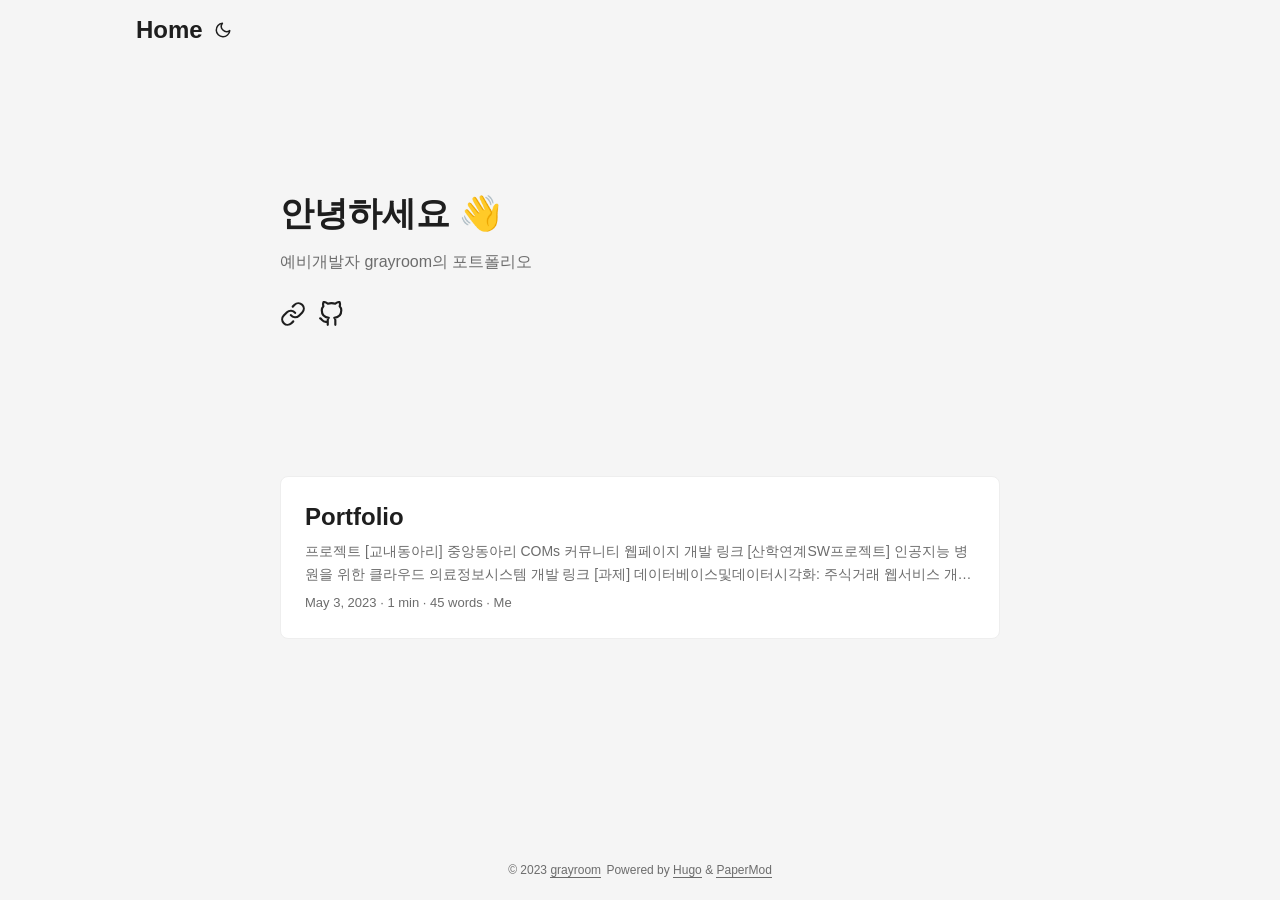
==== index.html @ 29248674 "init" ====
<!doctype html><html lang=en dir=auto><head><meta name=generator content="Hugo 0.111.3"><meta charset=utf-8><meta http-equiv=x-ua-compatible content="IE=edge"><meta name=viewport content="width=device-width,initial-scale=1,shrink-to-fit=no"><meta name=robots content="index, follow"><title>grayroom</title><meta name=keywords content="Blog,Portfolio,PaperMod"><meta name=description content="예비개발자 grayroom의 포트폴리오"><meta name=author content="Me"><link rel=canonical href=https://grayroom.github.io/><meta name=google-site-verification content="XYZabc"><meta name=yandex-verification content="XYZabc"><meta name=msvalidate.01 content="XYZabc"><link crossorigin=anonymous href=/assets/css/stylesheet.3613efbd0b1772781e8f49935e973cae632a7f61471c05b17be155505ccf87b5.css integrity="sha256-NhPvvQsXcngej0mTXpc8rmMqf2FHHAWxe+FVUFzPh7U=" rel="preload stylesheet" as=style><link rel=icon href=https://grayroom.github.io/%3Clink%20/%20abs%20url%3E><link rel=icon type=image/png sizes=16x16 href=https://grayroom.github.io/%3Clink%20/%20abs%20url%3E><link rel=icon type=image/png sizes=32x32 href=https://grayroom.github.io/%3Clink%20/%20abs%20url%3E><link rel=apple-touch-icon href=https://grayroom.github.io/%3Clink%20/%20abs%20url%3E><link rel=mask-icon href=https://grayroom.github.io/%3Clink%20/%20abs%20url%3E><meta name=theme-color content="#2e2e33"><meta name=msapplication-TileColor content="#2e2e33"><link rel=alternate type=application/rss+xml href=https://grayroom.github.io/index.xml><noscript><style>#theme-toggle,.top-link{display:none}</style><style>@media(prefers-color-scheme:dark){:root{--theme:rgb(29, 30, 32);--entry:rgb(46, 46, 51);--primary:rgb(218, 218, 219);--secondary:rgb(155, 156, 157);--tertiary:rgb(65, 66, 68);--content:rgb(196, 196, 197);--hljs-bg:rgb(46, 46, 51);--code-bg:rgb(55, 56, 62);--border:rgb(51, 51, 51)}.list{background:var(--theme)}.list:not(.dark)::-webkit-scrollbar-track{background:0 0}.list:not(.dark)::-webkit-scrollbar-thumb{border-color:var(--theme)}}</style></noscript><script type=application/javascript>var doNotTrack=!1;doNotTrack||(function(e,t,n,s,o,i,a){e.GoogleAnalyticsObject=o,e[o]=e[o]||function(){(e[o].q=e[o].q||[]).push(arguments)},e[o].l=1*new Date,i=t.createElement(n),a=t.getElementsByTagName(n)[0],i.async=1,i.src=s,a.parentNode.insertBefore(i,a)}(window,document,"script","https://www.google-analytics.com/analytics.js","ga"),ga("create","UA-123-45","auto"),ga("send","pageview"))</script><meta property="og:title" content="grayroom"><meta property="og:description" content="예비개발자 grayroom의 포트폴리오"><meta property="og:type" content="website"><meta property="og:url" content="https://grayroom.github.io/"><meta property="og:image" content="https://grayroom.github.io/%3Clink%20or%20path%20of%20image%20for%20opengraph,%20twitter-cards%3E"><meta property="og:site_name" content="grayroom portfolio"><meta name=twitter:card content="summary_large_image"><meta name=twitter:image content="https://grayroom.github.io/%3Clink%20or%20path%20of%20image%20for%20opengraph,%20twitter-cards%3E"><meta name=twitter:title content="grayroom"><meta name=twitter:description content="예비개발자 grayroom의 포트폴리오"><script type=application/ld+json>{"@context":"https://schema.org","@type":"Organization","name":"grayroom","url":"https://grayroom.github.io/","description":"예비개발자 grayroom의 포트폴리오","thumbnailUrl":"https://grayroom.github.io/%3Clink%20/%20abs%20url%3E","sameAs":["https://solved.ac/profile/leejh9226","https://github.com/grayroom"]}</script></head><body class=list id=top><script>localStorage.getItem("pref-theme")==="dark"?document.body.classList.add("dark"):localStorage.getItem("pref-theme")==="light"?document.body.classList.remove("dark"):window.matchMedia("(prefers-color-scheme: dark)").matches&&document.body.classList.add("dark")</script><header class=header><nav class=nav><div class=logo><a href=https://grayroom.github.io/ accesskey=h title="Home (Alt + H)"><img src=https://grayroom.github.io/apple-touch-icon.png alt aria-label=logo height=35>Home</a><div class=logo-switches><button id=theme-toggle accesskey=t title="(Alt + T)"><svg id="moon" xmlns="http://www.w3.org/2000/svg" width="24" height="18" viewBox="0 0 24 24" fill="none" stroke="currentcolor" stroke-width="2" stroke-linecap="round" stroke-linejoin="round"><path d="M21 12.79A9 9 0 1111.21 3 7 7 0 0021 12.79z"/></svg><svg id="sun" xmlns="http://www.w3.org/2000/svg" width="24" height="18" viewBox="0 0 24 24" fill="none" stroke="currentcolor" stroke-width="2" stroke-linecap="round" stroke-linejoin="round"><circle cx="12" cy="12" r="5"/><line x1="12" y1="1" x2="12" y2="3"/><line x1="12" y1="21" x2="12" y2="23"/><line x1="4.22" y1="4.22" x2="5.64" y2="5.64"/><line x1="18.36" y1="18.36" x2="19.78" y2="19.78"/><line x1="1" y1="12" x2="3" y2="12"/><line x1="21" y1="12" x2="23" y2="12"/><line x1="4.22" y1="19.78" x2="5.64" y2="18.36"/><line x1="18.36" y1="5.64" x2="19.78" y2="4.22"/></svg></button></div></div><ul id=menu></ul></nav></header><main class=main><article class="first-entry home-info"><header class=entry-header><h1>안녕하세요 👋</h1></header><div class=entry-content>예비개발자 grayroom의 포트폴리오</div><footer class=entry-footer><div class=social-icons><a href=https://solved.ac/profile/leejh9226 target=_blank rel="noopener noreferrer me" title=Solved><svg xmlns="http://www.w3.org/2000/svg" viewBox="0 0 24 24" fill="none" stroke="currentcolor" stroke-width="2" stroke-linecap="round" stroke-linejoin="round"><path d="M10 13a5 5 0 007.54.54l3-3a5 5 0 00-7.07-7.07l-1.72 1.71"/><path d="M14 11a5 5 0 00-7.54-.54l-3 3a5 5 0 007.07 7.07l1.71-1.71"/></svg></a><a href=https://github.com/grayroom target=_blank rel="noopener noreferrer me" title=Github><svg xmlns="http://www.w3.org/2000/svg" viewBox="0 0 24 24" fill="none" stroke="currentcolor" stroke-width="2" stroke-linecap="round" stroke-linejoin="round"><path d="M9 19c-5 1.5-5-2.5-7-3m14 6v-3.87a3.37 3.37.0 00-.94-2.61c3.14-.35 6.44-1.54 6.44-7A5.44 5.44.0 0020 4.77 5.07 5.07.0 0019.91 1S18.73.65 16 2.48a13.38 13.38.0 00-7 0C6.27.65 5.09 1 5.09 1A5.07 5.07.0 005 4.77 5.44 5.44.0 003.5 8.55c0 5.42 3.3 6.61 6.44 7A3.37 3.37.0 009 18.13V22"/></svg></a></div></footer></article><article class=post-entry><header class=entry-header><h2>Portfolio</h2></header><div class=entry-content><p>프로젝트 [교내동아리] 중앙동아리 COMs 커뮤니티 웹페이지 개발 링크 [산학연계SW프로젝트] 인공지능 병원을 위한 클라우드 의료정보시스템 개발 링크 [과제] 데이터베이스및데이터시각화: 주식거래 웹서비스 개발 링크 [교내연구] 투자모델을 위한 백테스팅 플랫폼 연구/개발 링크 수상 [2023] 제7회 광운대학교 산학연계SW프로젝트 최우수상::인공지능 병원을 위한 클라우드 의료정보시스템 개발 [2022] 광운대학교 TOPCIT 인증시험 1위::635점</p></div><footer class=entry-footer><span title='2023-05-03 13:25:14 +0900 KST'>May 3, 2023</span>&nbsp;·&nbsp;1 min&nbsp;·&nbsp;45 words&nbsp;·&nbsp;Me</footer><a class=entry-link aria-label="post link to Portfolio" href=https://grayroom.github.io/post/portfolio/></a></article></main><footer class=footer><span>&copy; 2023 <a href=https://grayroom.github.io/>grayroom</a></span>
<span>Powered by
<a href=https://gohugo.io/ rel="noopener noreferrer" target=_blank>Hugo</a> &
        <a href=https://github.com/adityatelange/hugo-PaperMod/ rel=noopener target=_blank>PaperMod</a></span></footer><a href=#top aria-label="go to top" title="Go to Top (Alt + G)" class=top-link id=top-link accesskey=g><svg xmlns="http://www.w3.org/2000/svg" viewBox="0 0 12 6" fill="currentcolor"><path d="M12 6H0l6-6z"/></svg></a><script>let menu=document.getElementById("menu");menu&&(menu.scrollLeft=localStorage.getItem("menu-scroll-position"),menu.onscroll=function(){localStorage.setItem("menu-scroll-position",menu.scrollLeft)}),document.querySelectorAll('a[href^="#"]').forEach(e=>{e.addEventListener("click",function(e){e.preventDefault();var t=this.getAttribute("href").substr(1);window.matchMedia("(prefers-reduced-motion: reduce)").matches?document.querySelector(`[id='${decodeURIComponent(t)}']`).scrollIntoView():document.querySelector(`[id='${decodeURIComponent(t)}']`).scrollIntoView({behavior:"smooth"}),t==="top"?history.replaceState(null,null," "):history.pushState(null,null,`#${t}`)})})</script><script>var mybutton=document.getElementById("top-link");window.onscroll=function(){document.body.scrollTop>800||document.documentElement.scrollTop>800?(mybutton.style.visibility="visible",mybutton.style.opacity="1"):(mybutton.style.visibility="hidden",mybutton.style.opacity="0")}</script><script>document.getElementById("theme-toggle").addEventListener("click",()=>{document.body.className.includes("dark")?(document.body.classList.remove("dark"),localStorage.setItem("pref-theme","light")):(document.body.classList.add("dark"),localStorage.setItem("pref-theme","dark"))})</script></body></html>
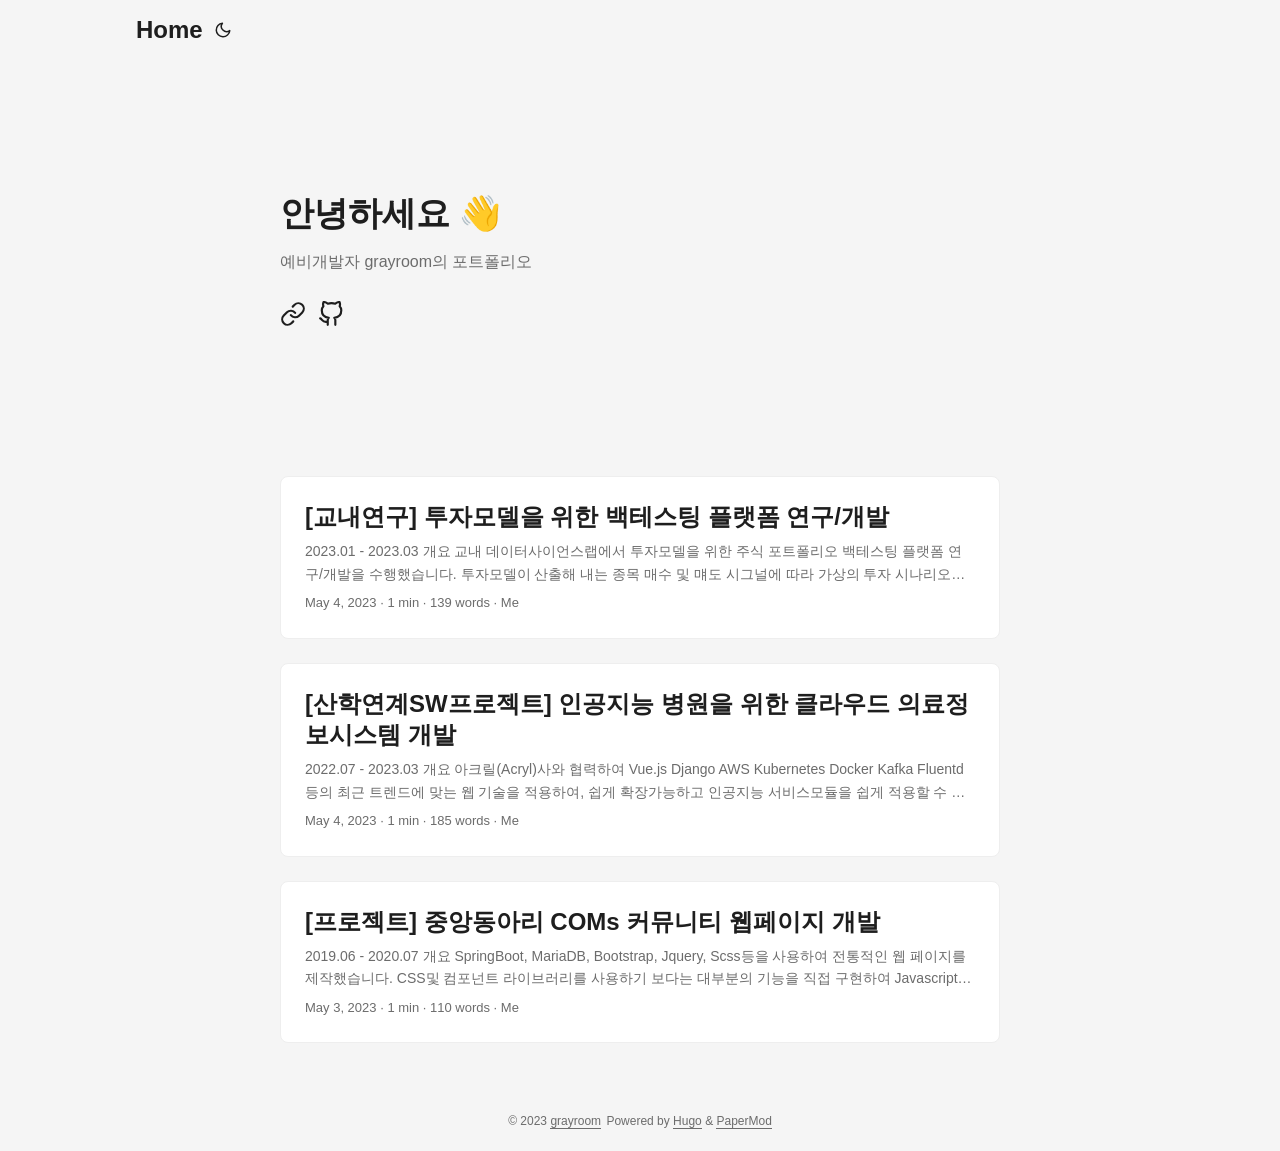
==== commit c83d2ab3: "add" ====
--- a/index.html
+++ b/index.html
@@ -1,4 +1,11 @@
-<!doctype html><html lang=en dir=auto><head><meta name=generator content="Hugo 0.111.3"><meta charset=utf-8><meta http-equiv=x-ua-compatible content="IE=edge"><meta name=viewport content="width=device-width,initial-scale=1,shrink-to-fit=no"><meta name=robots content="index, follow"><title>grayroom</title><meta name=keywords content="Blog,Portfolio,PaperMod"><meta name=description content="예비개발자 grayroom의 포트폴리오"><meta name=author content="Me"><link rel=canonical href=https://grayroom.github.io/><meta name=google-site-verification content="XYZabc"><meta name=yandex-verification content="XYZabc"><meta name=msvalidate.01 content="XYZabc"><link crossorigin=anonymous href=/assets/css/stylesheet.3613efbd0b1772781e8f49935e973cae632a7f61471c05b17be155505ccf87b5.css integrity="sha256-NhPvvQsXcngej0mTXpc8rmMqf2FHHAWxe+FVUFzPh7U=" rel="preload stylesheet" as=style><link rel=icon href=https://grayroom.github.io/%3Clink%20/%20abs%20url%3E><link rel=icon type=image/png sizes=16x16 href=https://grayroom.github.io/%3Clink%20/%20abs%20url%3E><link rel=icon type=image/png sizes=32x32 href=https://grayroom.github.io/%3Clink%20/%20abs%20url%3E><link rel=apple-touch-icon href=https://grayroom.github.io/%3Clink%20/%20abs%20url%3E><link rel=mask-icon href=https://grayroom.github.io/%3Clink%20/%20abs%20url%3E><meta name=theme-color content="#2e2e33"><meta name=msapplication-TileColor content="#2e2e33"><link rel=alternate type=application/rss+xml href=https://grayroom.github.io/index.xml><noscript><style>#theme-toggle,.top-link{display:none}</style><style>@media(prefers-color-scheme:dark){:root{--theme:rgb(29, 30, 32);--entry:rgb(46, 46, 51);--primary:rgb(218, 218, 219);--secondary:rgb(155, 156, 157);--tertiary:rgb(65, 66, 68);--content:rgb(196, 196, 197);--hljs-bg:rgb(46, 46, 51);--code-bg:rgb(55, 56, 62);--border:rgb(51, 51, 51)}.list{background:var(--theme)}.list:not(.dark)::-webkit-scrollbar-track{background:0 0}.list:not(.dark)::-webkit-scrollbar-thumb{border-color:var(--theme)}}</style></noscript><script type=application/javascript>var doNotTrack=!1;doNotTrack||(function(e,t,n,s,o,i,a){e.GoogleAnalyticsObject=o,e[o]=e[o]||function(){(e[o].q=e[o].q||[]).push(arguments)},e[o].l=1*new Date,i=t.createElement(n),a=t.getElementsByTagName(n)[0],i.async=1,i.src=s,a.parentNode.insertBefore(i,a)}(window,document,"script","https://www.google-analytics.com/analytics.js","ga"),ga("create","UA-123-45","auto"),ga("send","pageview"))</script><meta property="og:title" content="grayroom"><meta property="og:description" content="예비개발자 grayroom의 포트폴리오"><meta property="og:type" content="website"><meta property="og:url" content="https://grayroom.github.io/"><meta property="og:image" content="https://grayroom.github.io/%3Clink%20or%20path%20of%20image%20for%20opengraph,%20twitter-cards%3E"><meta property="og:site_name" content="grayroom portfolio"><meta name=twitter:card content="summary_large_image"><meta name=twitter:image content="https://grayroom.github.io/%3Clink%20or%20path%20of%20image%20for%20opengraph,%20twitter-cards%3E"><meta name=twitter:title content="grayroom"><meta name=twitter:description content="예비개발자 grayroom의 포트폴리오"><script type=application/ld+json>{"@context":"https://schema.org","@type":"Organization","name":"grayroom","url":"https://grayroom.github.io/","description":"예비개발자 grayroom의 포트폴리오","thumbnailUrl":"https://grayroom.github.io/%3Clink%20/%20abs%20url%3E","sameAs":["https://solved.ac/profile/leejh9226","https://github.com/grayroom"]}</script></head><body class=list id=top><script>localStorage.getItem("pref-theme")==="dark"?document.body.classList.add("dark"):localStorage.getItem("pref-theme")==="light"?document.body.classList.remove("dark"):window.matchMedia("(prefers-color-scheme: dark)").matches&&document.body.classList.add("dark")</script><header class=header><nav class=nav><div class=logo><a href=https://grayroom.github.io/ accesskey=h title="Home (Alt + H)"><img src=https://grayroom.github.io/apple-touch-icon.png alt aria-label=logo height=35>Home</a><div class=logo-switches><button id=theme-toggle accesskey=t title="(Alt + T)"><svg id="moon" xmlns="http://www.w3.org/2000/svg" width="24" height="18" viewBox="0 0 24 24" fill="none" stroke="currentcolor" stroke-width="2" stroke-linecap="round" stroke-linejoin="round"><path d="M21 12.79A9 9 0 1111.21 3 7 7 0 0021 12.79z"/></svg><svg id="sun" xmlns="http://www.w3.org/2000/svg" width="24" height="18" viewBox="0 0 24 24" fill="none" stroke="currentcolor" stroke-width="2" stroke-linecap="round" stroke-linejoin="round"><circle cx="12" cy="12" r="5"/><line x1="12" y1="1" x2="12" y2="3"/><line x1="12" y1="21" x2="12" y2="23"/><line x1="4.22" y1="4.22" x2="5.64" y2="5.64"/><line x1="18.36" y1="18.36" x2="19.78" y2="19.78"/><line x1="1" y1="12" x2="3" y2="12"/><line x1="21" y1="12" x2="23" y2="12"/><line x1="4.22" y1="19.78" x2="5.64" y2="18.36"/><line x1="18.36" y1="5.64" x2="19.78" y2="4.22"/></svg></button></div></div><ul id=menu></ul></nav></header><main class=main><article class="first-entry home-info"><header class=entry-header><h1>안녕하세요 👋</h1></header><div class=entry-content>예비개발자 grayroom의 포트폴리오</div><footer class=entry-footer><div class=social-icons><a href=https://solved.ac/profile/leejh9226 target=_blank rel="noopener noreferrer me" title=Solved><svg xmlns="http://www.w3.org/2000/svg" viewBox="0 0 24 24" fill="none" stroke="currentcolor" stroke-width="2" stroke-linecap="round" stroke-linejoin="round"><path d="M10 13a5 5 0 007.54.54l3-3a5 5 0 00-7.07-7.07l-1.72 1.71"/><path d="M14 11a5 5 0 00-7.54-.54l-3 3a5 5 0 007.07 7.07l1.71-1.71"/></svg></a><a href=https://github.com/grayroom target=_blank rel="noopener noreferrer me" title=Github><svg xmlns="http://www.w3.org/2000/svg" viewBox="0 0 24 24" fill="none" stroke="currentcolor" stroke-width="2" stroke-linecap="round" stroke-linejoin="round"><path d="M9 19c-5 1.5-5-2.5-7-3m14 6v-3.87a3.37 3.37.0 00-.94-2.61c3.14-.35 6.44-1.54 6.44-7A5.44 5.44.0 0020 4.77 5.07 5.07.0 0019.91 1S18.73.65 16 2.48a13.38 13.38.0 00-7 0C6.27.65 5.09 1 5.09 1A5.07 5.07.0 005 4.77 5.44 5.44.0 003.5 8.55c0 5.42 3.3 6.61 6.44 7A3.37 3.37.0 009 18.13V22"/></svg></a></div></footer></article><article class=post-entry><header class=entry-header><h2>Portfolio</h2></header><div class=entry-content><p>프로젝트 [교내동아리] 중앙동아리 COMs 커뮤니티 웹페이지 개발 링크 [산학연계SW프로젝트] 인공지능 병원을 위한 클라우드 의료정보시스템 개발 링크 [과제] 데이터베이스및데이터시각화: 주식거래 웹서비스 개발 링크 [교내연구] 투자모델을 위한 백테스팅 플랫폼 연구/개발 링크 수상 [2023] 제7회 광운대학교 산학연계SW프로젝트 최우수상::인공지능 병원을 위한 클라우드 의료정보시스템 개발 [2022] 광운대학교 TOPCIT 인증시험 1위::635점</p></div><footer class=entry-footer><span title='2023-05-03 13:25:14 +0900 KST'>May 3, 2023</span>&nbsp;·&nbsp;1 min&nbsp;·&nbsp;45 words&nbsp;·&nbsp;Me</footer><a class=entry-link aria-label="post link to Portfolio" href=https://grayroom.github.io/post/portfolio/></a></article></main><footer class=footer><span>&copy; 2023 <a href=https://grayroom.github.io/>grayroom</a></span>
+<!doctype html><html lang=en dir=auto><head><meta name=generator content="Hugo 0.111.3"><meta charset=utf-8><meta http-equiv=x-ua-compatible content="IE=edge"><meta name=viewport content="width=device-width,initial-scale=1,shrink-to-fit=no"><meta name=robots content="index, follow"><title>grayroom</title><meta name=keywords content="Blog,Portfolio,PaperMod"><meta name=description content="예비개발자 grayroom(이정훈)입니다. 저는 웹서비스, 백엔드 인프라 개발에 주로 관심이 있으며, 많은 프로젝트를 경험하여 최신 기술동향을 공부하는데 관심이 있습니다. "><meta name=author content="Me"><link rel=canonical href=https://grayroom.github.io/><meta name=google-site-verification content="XYZabc"><meta name=yandex-verification content="XYZabc"><meta name=msvalidate.01 content="XYZabc"><link crossorigin=anonymous href=/assets/css/stylesheet.3613efbd0b1772781e8f49935e973cae632a7f61471c05b17be155505ccf87b5.css integrity="sha256-NhPvvQsXcngej0mTXpc8rmMqf2FHHAWxe+FVUFzPh7U=" rel="preload stylesheet" as=style><link rel=icon href=https://grayroom.github.io/%3Clink%20/%20abs%20url%3E><link rel=icon type=image/png sizes=16x16 href=https://grayroom.github.io/%3Clink%20/%20abs%20url%3E><link rel=icon type=image/png sizes=32x32 href=https://grayroom.github.io/%3Clink%20/%20abs%20url%3E><link rel=apple-touch-icon href=https://grayroom.github.io/%3Clink%20/%20abs%20url%3E><link rel=mask-icon href=https://grayroom.github.io/%3Clink%20/%20abs%20url%3E><meta name=theme-color content="#2e2e33"><meta name=msapplication-TileColor content="#2e2e33"><link rel=alternate type=application/rss+xml href=https://grayroom.github.io/index.xml><noscript><style>#theme-toggle,.top-link{display:none}</style><style>@media(prefers-color-scheme:dark){:root{--theme:rgb(29, 30, 32);--entry:rgb(46, 46, 51);--primary:rgb(218, 218, 219);--secondary:rgb(155, 156, 157);--tertiary:rgb(65, 66, 68);--content:rgb(196, 196, 197);--hljs-bg:rgb(46, 46, 51);--code-bg:rgb(55, 56, 62);--border:rgb(51, 51, 51)}.list{background:var(--theme)}.list:not(.dark)::-webkit-scrollbar-track{background:0 0}.list:not(.dark)::-webkit-scrollbar-thumb{border-color:var(--theme)}}</style></noscript><script type=application/javascript>var doNotTrack=!1;doNotTrack||(function(e,t,n,s,o,i,a){e.GoogleAnalyticsObject=o,e[o]=e[o]||function(){(e[o].q=e[o].q||[]).push(arguments)},e[o].l=1*new Date,i=t.createElement(n),a=t.getElementsByTagName(n)[0],i.async=1,i.src=s,a.parentNode.insertBefore(i,a)}(window,document,"script","https://www.google-analytics.com/analytics.js","ga"),ga("create","UA-123-45","auto"),ga("send","pageview"))</script><meta property="og:title" content="grayroom"><meta property="og:description" content="예비개발자 grayroom(이정훈)입니다. 저는 웹서비스, 백엔드 인프라 개발에 주로 관심이 있으며, 많은 프로젝트를 경험하여 최신 기술동향을 공부하는데 관심이 있습니다. "><meta property="og:type" content="website"><meta property="og:url" content="https://grayroom.github.io/"><meta property="og:image" content="https://grayroom.github.io/%3Clink%20or%20path%20of%20image%20for%20opengraph,%20twitter-cards%3E"><meta property="og:site_name" content="grayroom portfolio"><meta name=twitter:card content="summary_large_image"><meta name=twitter:image content="https://grayroom.github.io/%3Clink%20or%20path%20of%20image%20for%20opengraph,%20twitter-cards%3E"><meta name=twitter:title content="grayroom"><meta name=twitter:description content="예비개발자 grayroom(이정훈)입니다. 저는 웹서비스, 백엔드 인프라 개발에 주로 관심이 있으며, 많은 프로젝트를 경험하여 최신 기술동향을 공부하는데 관심이 있습니다. "><script type=application/ld+json>{"@context":"https://schema.org","@type":"Organization","name":"grayroom","url":"https://grayroom.github.io/","description":"예비개발자 grayroom(이정훈)입니다. 저는 웹서비스, 백엔드 인프라 개발에 주로 관심이 있으며, 많은 프로젝트를 경험하여 최신 기술동향을 공부하는데 관심이 있습니다. ","thumbnailUrl":"https://grayroom.github.io/%3Clink%20/%20abs%20url%3E","sameAs":["https://solved.ac/profile/leejh9226","https://github.com/grayroom"]}</script></head><body class=list id=top><script>localStorage.getItem("pref-theme")==="dark"?document.body.classList.add("dark"):localStorage.getItem("pref-theme")==="light"?document.body.classList.remove("dark"):window.matchMedia("(prefers-color-scheme: dark)").matches&&document.body.classList.add("dark")</script><header class=header><nav class=nav><div class=logo><a href=https://grayroom.github.io/ accesskey=h title="Home (Alt + H)"><img src=https://grayroom.github.io/apple-touch-icon.png alt aria-label=logo height=35>Home</a><div class=logo-switches><button id=theme-toggle accesskey=t title="(Alt + T)"><svg id="moon" xmlns="http://www.w3.org/2000/svg" width="24" height="18" viewBox="0 0 24 24" fill="none" stroke="currentcolor" stroke-width="2" stroke-linecap="round" stroke-linejoin="round"><path d="M21 12.79A9 9 0 1111.21 3 7 7 0 0021 12.79z"/></svg><svg id="sun" xmlns="http://www.w3.org/2000/svg" width="24" height="18" viewBox="0 0 24 24" fill="none" stroke="currentcolor" stroke-width="2" stroke-linecap="round" stroke-linejoin="round"><circle cx="12" cy="12" r="5"/><line x1="12" y1="1" x2="12" y2="3"/><line x1="12" y1="21" x2="12" y2="23"/><line x1="4.22" y1="4.22" x2="5.64" y2="5.64"/><line x1="18.36" y1="18.36" x2="19.78" y2="19.78"/><line x1="1" y1="12" x2="3" y2="12"/><line x1="21" y1="12" x2="23" y2="12"/><line x1="4.22" y1="19.78" x2="5.64" y2="18.36"/><line x1="18.36" y1="5.64" x2="19.78" y2="4.22"/></svg></button></div></div><ul id=menu></ul></nav></header><main class=main><article class="first-entry home-info"><header class=entry-header><h1>안녕하세요 👋</h1></header><div class=entry-content>예비개발자 grayroom의 포트폴리오</div><footer class=entry-footer><div class=social-icons><a href=https://solved.ac/profile/leejh9226 target=_blank rel="noopener noreferrer me" title=Solved><svg xmlns="http://www.w3.org/2000/svg" viewBox="0 0 24 24" fill="none" stroke="currentcolor" stroke-width="2" stroke-linecap="round" stroke-linejoin="round"><path d="M10 13a5 5 0 007.54.54l3-3a5 5 0 00-7.07-7.07l-1.72 1.71"/><path d="M14 11a5 5 0 00-7.54-.54l-3 3a5 5 0 007.07 7.07l1.71-1.71"/></svg></a><a href=https://github.com/grayroom target=_blank rel="noopener noreferrer me" title=Github><svg xmlns="http://www.w3.org/2000/svg" viewBox="0 0 24 24" fill="none" stroke="currentcolor" stroke-width="2" stroke-linecap="round" stroke-linejoin="round"><path d="M9 19c-5 1.5-5-2.5-7-3m14 6v-3.87a3.37 3.37.0 00-.94-2.61c3.14-.35 6.44-1.54 6.44-7A5.44 5.44.0 0020 4.77 5.07 5.07.0 0019.91 1S18.73.65 16 2.48a13.38 13.38.0 00-7 0C6.27.65 5.09 1 5.09 1A5.07 5.07.0 005 4.77 5.44 5.44.0 003.5 8.55c0 5.42 3.3 6.61 6.44 7A3.37 3.37.0 009 18.13V22"/></svg></a></div></footer></article><article class=post-entry><header class=entry-header><h2>[교내연구] 투자모델을 위한 백테스팅 플랫폼 연구/개발</h2></header><div class=entry-content><p>2023.01 - 2023.03
+개요 교내 데이터사이언스랩에서 투자모델을 위한 주식 포트폴리오 백테스팅 플랫폼 연구/개발을 수행했습니다. 투자모델이 산출해 내는 종목 매수 및 먜도 시그널에 따라 가상의 투자 시나리오를 구현하고, 이를 통해 투자모델의 성능을 평가할 수 있는 플랫폼을 구현하였습니다.
+📌주요기능 투자 시그널에 따른 시간별 포트폴리오 평가 그래프 Maximum Draw Down, Sharpe Ratio, CAGR등의 투자모델 성능 평가 지표 시각화 벤치마크 지수 및 포트폴리오 수익률 비교 투자시그널 DB저장 API 투자지표 활용을 위한 CSV 데이터 다운로드 🔧기술스택 Vue....</p></div><footer class=entry-footer><span title='2023-05-04 17:31:09 +0900 KST'>May 4, 2023</span>&nbsp;·&nbsp;1 min&nbsp;·&nbsp;139 words&nbsp;·&nbsp;Me</footer><a class=entry-link aria-label="post link to [교내연구] 투자모델을 위한 백테스팅 플랫폼 연구/개발" href=https://grayroom.github.io/post/stock/></a></article><article class=post-entry><header class=entry-header><h2>[산학연계SW프로젝트] 인공지능 병원을 위한 클라우드 의료정보시스템 개발</h2></header><div class=entry-content><p>2022.07 - 2023.03
+개요 아크릴(Acryl)사와 협력하여 Vue.js Django AWS Kubernetes Docker Kafka Fluentd 등의 최근 트렌드에 맞는 웹 기술을 적용하여, 쉽게 확장가능하고 인공지능 서비스모듈을 쉽게 적용할 수 있는 의료정보시스템을 개발 했습니다.
+📌주요기능 웹서비스 기반의 의료정보시스템에서 생산한 의료정보에 대한 인공지능 분석 수행 웹서비스를 작은 단위의 마이크로서비스로 구현 AWS EKS를 통한 클라우드 배포 의료정보시스템에서 생산된 의료정보는 Kafka를 통해 비동기 이벤트로 추상화하여 인공지능 서비스모듈로 전달하도록 구현 각 서비스(웹, 인공지능 모듈)는 워크로드에 따라 AutoScale되도록 구현 🔧기술스택 Vue....</p></div><footer class=entry-footer><span title='2023-05-04 16:46:32 +0900 KST'>May 4, 2023</span>&nbsp;·&nbsp;1 min&nbsp;·&nbsp;185 words&nbsp;·&nbsp;Me</footer><a class=entry-link aria-label="post link to [산학연계SW프로젝트] 인공지능 병원을 위한 클라우드 의료정보시스템 개발" href=https://grayroom.github.io/post/sanhak/></a></article><article class=post-entry><header class=entry-header><h2>[프로젝트] 중앙동아리 COMs 커뮤니티 웹페이지 개발</h2></header><div class=entry-content><p>2019.06 - 2020.07
+개요 SpringBoot, MariaDB, Bootstrap, Jquery, Scss등을 사용하여 전통적인 웹 페이지를 제작했습니다. CSS및 컴포넌트 라이브러리를 사용하기 보다는 대부분의 기능을 직접 구현하여 Javascript에 대해 익숙해질 수 있었습니다. 또한, 웹 해킹에 대한 조사레포트를 작성하여 그에대한 보안처리를 구현하였습니다.
+이를 통해 졸업한 회원과 재학생간의 소통을 도모하고, 동아리 활동에 대한 정보를 제공하는 웹 페이지를 제공할 수 있었습니다.
+📌주요기능 회원관리 / 커뮤니티 게시판(일반, QnA) / 동아리 행사 일정관리 탈퇴 회원의 개인정보 분리 보관 SQLi, XSS등 웹해킹에 대한 방어 🔧기술스택 SpringBoot, MariaDB, Bootstrap, Jquery, Scss, Nginx, Mybatis...</p></div><footer class=entry-footer><span title='2023-05-03 13:25:14 +0900 KST'>May 3, 2023</span>&nbsp;·&nbsp;1 min&nbsp;·&nbsp;110 words&nbsp;·&nbsp;Me</footer><a class=entry-link aria-label="post link to [프로젝트] 중앙동아리 COMs 커뮤니티 웹페이지 개발" href=https://grayroom.github.io/post/coms/></a></article></main><footer class=footer><span>&copy; 2023 <a href=https://grayroom.github.io/>grayroom</a></span>
 <span>Powered by
 <a href=https://gohugo.io/ rel="noopener noreferrer" target=_blank>Hugo</a> &
         <a href=https://github.com/adityatelange/hugo-PaperMod/ rel=noopener target=_blank>PaperMod</a></span></footer><a href=#top aria-label="go to top" title="Go to Top (Alt + G)" class=top-link id=top-link accesskey=g><svg xmlns="http://www.w3.org/2000/svg" viewBox="0 0 12 6" fill="currentcolor"><path d="M12 6H0l6-6z"/></svg></a><script>let menu=document.getElementById("menu");menu&&(menu.scrollLeft=localStorage.getItem("menu-scroll-position"),menu.onscroll=function(){localStorage.setItem("menu-scroll-position",menu.scrollLeft)}),document.querySelectorAll('a[href^="#"]').forEach(e=>{e.addEventListener("click",function(e){e.preventDefault();var t=this.getAttribute("href").substr(1);window.matchMedia("(prefers-reduced-motion: reduce)").matches?document.querySelector(`[id='${decodeURIComponent(t)}']`).scrollIntoView():document.querySelector(`[id='${decodeURIComponent(t)}']`).scrollIntoView({behavior:"smooth"}),t==="top"?history.replaceState(null,null," "):history.pushState(null,null,`#${t}`)})})</script><script>var mybutton=document.getElementById("top-link");window.onscroll=function(){document.body.scrollTop>800||document.documentElement.scrollTop>800?(mybutton.style.visibility="visible",mybutton.style.opacity="1"):(mybutton.style.visibility="hidden",mybutton.style.opacity="0")}</script><script>document.getElementById("theme-toggle").addEventListener("click",()=>{document.body.className.includes("dark")?(document.body.classList.remove("dark"),localStorage.setItem("pref-theme","light")):(document.body.classList.add("dark"),localStorage.setItem("pref-theme","dark"))})</script></body></html>
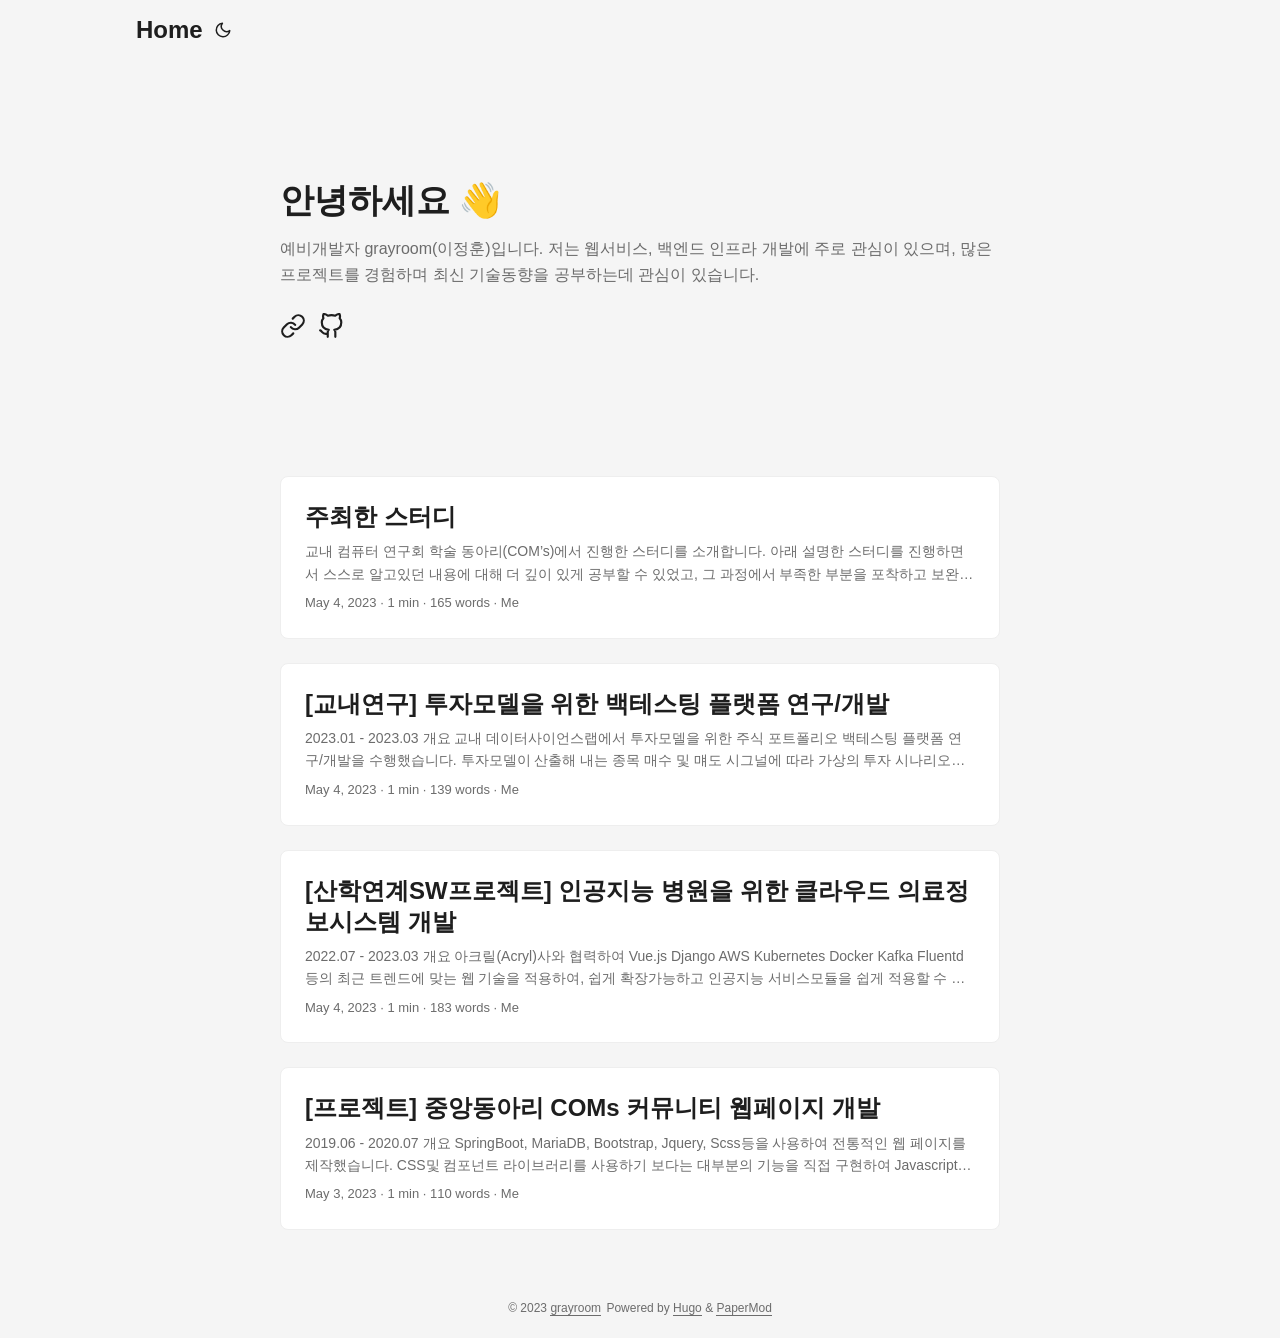
==== commit 79de00be: "add study" ====
--- a/index.html
+++ b/index.html
@@ -1,8 +1,10 @@
-<!doctype html><html lang=en dir=auto><head><meta name=generator content="Hugo 0.111.3"><meta charset=utf-8><meta http-equiv=x-ua-compatible content="IE=edge"><meta name=viewport content="width=device-width,initial-scale=1,shrink-to-fit=no"><meta name=robots content="index, follow"><title>grayroom</title><meta name=keywords content="Blog,Portfolio,PaperMod"><meta name=description content="예비개발자 grayroom(이정훈)입니다. 저는 웹서비스, 백엔드 인프라 개발에 주로 관심이 있으며, 많은 프로젝트를 경험하여 최신 기술동향을 공부하는데 관심이 있습니다. "><meta name=author content="Me"><link rel=canonical href=https://grayroom.github.io/><meta name=google-site-verification content="XYZabc"><meta name=yandex-verification content="XYZabc"><meta name=msvalidate.01 content="XYZabc"><link crossorigin=anonymous href=/assets/css/stylesheet.3613efbd0b1772781e8f49935e973cae632a7f61471c05b17be155505ccf87b5.css integrity="sha256-NhPvvQsXcngej0mTXpc8rmMqf2FHHAWxe+FVUFzPh7U=" rel="preload stylesheet" as=style><link rel=icon href=https://grayroom.github.io/%3Clink%20/%20abs%20url%3E><link rel=icon type=image/png sizes=16x16 href=https://grayroom.github.io/%3Clink%20/%20abs%20url%3E><link rel=icon type=image/png sizes=32x32 href=https://grayroom.github.io/%3Clink%20/%20abs%20url%3E><link rel=apple-touch-icon href=https://grayroom.github.io/%3Clink%20/%20abs%20url%3E><link rel=mask-icon href=https://grayroom.github.io/%3Clink%20/%20abs%20url%3E><meta name=theme-color content="#2e2e33"><meta name=msapplication-TileColor content="#2e2e33"><link rel=alternate type=application/rss+xml href=https://grayroom.github.io/index.xml><noscript><style>#theme-toggle,.top-link{display:none}</style><style>@media(prefers-color-scheme:dark){:root{--theme:rgb(29, 30, 32);--entry:rgb(46, 46, 51);--primary:rgb(218, 218, 219);--secondary:rgb(155, 156, 157);--tertiary:rgb(65, 66, 68);--content:rgb(196, 196, 197);--hljs-bg:rgb(46, 46, 51);--code-bg:rgb(55, 56, 62);--border:rgb(51, 51, 51)}.list{background:var(--theme)}.list:not(.dark)::-webkit-scrollbar-track{background:0 0}.list:not(.dark)::-webkit-scrollbar-thumb{border-color:var(--theme)}}</style></noscript><script type=application/javascript>var doNotTrack=!1;doNotTrack||(function(e,t,n,s,o,i,a){e.GoogleAnalyticsObject=o,e[o]=e[o]||function(){(e[o].q=e[o].q||[]).push(arguments)},e[o].l=1*new Date,i=t.createElement(n),a=t.getElementsByTagName(n)[0],i.async=1,i.src=s,a.parentNode.insertBefore(i,a)}(window,document,"script","https://www.google-analytics.com/analytics.js","ga"),ga("create","UA-123-45","auto"),ga("send","pageview"))</script><meta property="og:title" content="grayroom"><meta property="og:description" content="예비개발자 grayroom(이정훈)입니다. 저는 웹서비스, 백엔드 인프라 개발에 주로 관심이 있으며, 많은 프로젝트를 경험하여 최신 기술동향을 공부하는데 관심이 있습니다. "><meta property="og:type" content="website"><meta property="og:url" content="https://grayroom.github.io/"><meta property="og:image" content="https://grayroom.github.io/%3Clink%20or%20path%20of%20image%20for%20opengraph,%20twitter-cards%3E"><meta property="og:site_name" content="grayroom portfolio"><meta name=twitter:card content="summary_large_image"><meta name=twitter:image content="https://grayroom.github.io/%3Clink%20or%20path%20of%20image%20for%20opengraph,%20twitter-cards%3E"><meta name=twitter:title content="grayroom"><meta name=twitter:description content="예비개발자 grayroom(이정훈)입니다. 저는 웹서비스, 백엔드 인프라 개발에 주로 관심이 있으며, 많은 프로젝트를 경험하여 최신 기술동향을 공부하는데 관심이 있습니다. "><script type=application/ld+json>{"@context":"https://schema.org","@type":"Organization","name":"grayroom","url":"https://grayroom.github.io/","description":"예비개발자 grayroom(이정훈)입니다. 저는 웹서비스, 백엔드 인프라 개발에 주로 관심이 있으며, 많은 프로젝트를 경험하여 최신 기술동향을 공부하는데 관심이 있습니다. ","thumbnailUrl":"https://grayroom.github.io/%3Clink%20/%20abs%20url%3E","sameAs":["https://solved.ac/profile/leejh9226","https://github.com/grayroom"]}</script></head><body class=list id=top><script>localStorage.getItem("pref-theme")==="dark"?document.body.classList.add("dark"):localStorage.getItem("pref-theme")==="light"?document.body.classList.remove("dark"):window.matchMedia("(prefers-color-scheme: dark)").matches&&document.body.classList.add("dark")</script><header class=header><nav class=nav><div class=logo><a href=https://grayroom.github.io/ accesskey=h title="Home (Alt + H)"><img src=https://grayroom.github.io/apple-touch-icon.png alt aria-label=logo height=35>Home</a><div class=logo-switches><button id=theme-toggle accesskey=t title="(Alt + T)"><svg id="moon" xmlns="http://www.w3.org/2000/svg" width="24" height="18" viewBox="0 0 24 24" fill="none" stroke="currentcolor" stroke-width="2" stroke-linecap="round" stroke-linejoin="round"><path d="M21 12.79A9 9 0 1111.21 3 7 7 0 0021 12.79z"/></svg><svg id="sun" xmlns="http://www.w3.org/2000/svg" width="24" height="18" viewBox="0 0 24 24" fill="none" stroke="currentcolor" stroke-width="2" stroke-linecap="round" stroke-linejoin="round"><circle cx="12" cy="12" r="5"/><line x1="12" y1="1" x2="12" y2="3"/><line x1="12" y1="21" x2="12" y2="23"/><line x1="4.22" y1="4.22" x2="5.64" y2="5.64"/><line x1="18.36" y1="18.36" x2="19.78" y2="19.78"/><line x1="1" y1="12" x2="3" y2="12"/><line x1="21" y1="12" x2="23" y2="12"/><line x1="4.22" y1="19.78" x2="5.64" y2="18.36"/><line x1="18.36" y1="5.64" x2="19.78" y2="4.22"/></svg></button></div></div><ul id=menu></ul></nav></header><main class=main><article class="first-entry home-info"><header class=entry-header><h1>안녕하세요 👋</h1></header><div class=entry-content>예비개발자 grayroom의 포트폴리오</div><footer class=entry-footer><div class=social-icons><a href=https://solved.ac/profile/leejh9226 target=_blank rel="noopener noreferrer me" title=Solved><svg xmlns="http://www.w3.org/2000/svg" viewBox="0 0 24 24" fill="none" stroke="currentcolor" stroke-width="2" stroke-linecap="round" stroke-linejoin="round"><path d="M10 13a5 5 0 007.54.54l3-3a5 5 0 00-7.07-7.07l-1.72 1.71"/><path d="M14 11a5 5 0 00-7.54-.54l-3 3a5 5 0 007.07 7.07l1.71-1.71"/></svg></a><a href=https://github.com/grayroom target=_blank rel="noopener noreferrer me" title=Github><svg xmlns="http://www.w3.org/2000/svg" viewBox="0 0 24 24" fill="none" stroke="currentcolor" stroke-width="2" stroke-linecap="round" stroke-linejoin="round"><path d="M9 19c-5 1.5-5-2.5-7-3m14 6v-3.87a3.37 3.37.0 00-.94-2.61c3.14-.35 6.44-1.54 6.44-7A5.44 5.44.0 0020 4.77 5.07 5.07.0 0019.91 1S18.73.65 16 2.48a13.38 13.38.0 00-7 0C6.27.65 5.09 1 5.09 1A5.07 5.07.0 005 4.77 5.44 5.44.0 003.5 8.55c0 5.42 3.3 6.61 6.44 7A3.37 3.37.0 009 18.13V22"/></svg></a></div></footer></article><article class=post-entry><header class=entry-header><h2>[교내연구] 투자모델을 위한 백테스팅 플랫폼 연구/개발</h2></header><div class=entry-content><p>2023.01 - 2023.03
+<!doctype html><html lang=en dir=auto><head><meta name=generator content="Hugo 0.111.3"><meta charset=utf-8><meta http-equiv=x-ua-compatible content="IE=edge"><meta name=viewport content="width=device-width,initial-scale=1,shrink-to-fit=no"><meta name=robots content="index, follow"><title>grayroom</title><meta name=keywords content="Blog,Portfolio,PaperMod"><meta name=description content="예비개발자 grayroom(이정훈)입니다. 저는 웹서비스, 백엔드 인프라 개발에 주로 관심이 있으며, 많은 프로젝트를 경험하여 최신 기술동향을 공부하는데 관심이 있습니다."><meta name=author content="Me"><link rel=canonical href=https://grayroom.github.io/><meta name=google-site-verification content="XYZabc"><meta name=yandex-verification content="XYZabc"><meta name=msvalidate.01 content="XYZabc"><link crossorigin=anonymous href=/assets/css/stylesheet.3613efbd0b1772781e8f49935e973cae632a7f61471c05b17be155505ccf87b5.css integrity="sha256-NhPvvQsXcngej0mTXpc8rmMqf2FHHAWxe+FVUFzPh7U=" rel="preload stylesheet" as=style><link rel=icon href=https://grayroom.github.io/%3Clink%20/%20abs%20url%3E><link rel=icon type=image/png sizes=16x16 href=https://grayroom.github.io/%3Clink%20/%20abs%20url%3E><link rel=icon type=image/png sizes=32x32 href=https://grayroom.github.io/%3Clink%20/%20abs%20url%3E><link rel=apple-touch-icon href=https://grayroom.github.io/%3Clink%20/%20abs%20url%3E><link rel=mask-icon href=https://grayroom.github.io/%3Clink%20/%20abs%20url%3E><meta name=theme-color content="#2e2e33"><meta name=msapplication-TileColor content="#2e2e33"><link rel=alternate type=application/rss+xml href=https://grayroom.github.io/index.xml><noscript><style>#theme-toggle,.top-link{display:none}</style><style>@media(prefers-color-scheme:dark){:root{--theme:rgb(29, 30, 32);--entry:rgb(46, 46, 51);--primary:rgb(218, 218, 219);--secondary:rgb(155, 156, 157);--tertiary:rgb(65, 66, 68);--content:rgb(196, 196, 197);--hljs-bg:rgb(46, 46, 51);--code-bg:rgb(55, 56, 62);--border:rgb(51, 51, 51)}.list{background:var(--theme)}.list:not(.dark)::-webkit-scrollbar-track{background:0 0}.list:not(.dark)::-webkit-scrollbar-thumb{border-color:var(--theme)}}</style></noscript><script type=application/javascript>var doNotTrack=!1;doNotTrack||(function(e,t,n,s,o,i,a){e.GoogleAnalyticsObject=o,e[o]=e[o]||function(){(e[o].q=e[o].q||[]).push(arguments)},e[o].l=1*new Date,i=t.createElement(n),a=t.getElementsByTagName(n)[0],i.async=1,i.src=s,a.parentNode.insertBefore(i,a)}(window,document,"script","https://www.google-analytics.com/analytics.js","ga"),ga("create","UA-123-45","auto"),ga("send","pageview"))</script><meta property="og:title" content="grayroom"><meta property="og:description" content="예비개발자 grayroom(이정훈)입니다. 저는 웹서비스, 백엔드 인프라 개발에 주로 관심이 있으며, 많은 프로젝트를 경험하여 최신 기술동향을 공부하는데 관심이 있습니다."><meta property="og:type" content="website"><meta property="og:url" content="https://grayroom.github.io/"><meta property="og:image" content="https://grayroom.github.io/%3Clink%20or%20path%20of%20image%20for%20opengraph,%20twitter-cards%3E"><meta property="og:site_name" content="grayroom portfolio"><meta name=twitter:card content="summary_large_image"><meta name=twitter:image content="https://grayroom.github.io/%3Clink%20or%20path%20of%20image%20for%20opengraph,%20twitter-cards%3E"><meta name=twitter:title content="grayroom"><meta name=twitter:description content="예비개발자 grayroom(이정훈)입니다. 저는 웹서비스, 백엔드 인프라 개발에 주로 관심이 있으며, 많은 프로젝트를 경험하여 최신 기술동향을 공부하는데 관심이 있습니다."><script type=application/ld+json>{"@context":"https://schema.org","@type":"Organization","name":"grayroom","url":"https://grayroom.github.io/","description":"예비개발자 grayroom(이정훈)입니다. 저는 웹서비스, 백엔드 인프라 개발에 주로 관심이 있으며, 많은 프로젝트를 경험하여 최신 기술동향을 공부하는데 관심이 있습니다.","thumbnailUrl":"https://grayroom.github.io/%3Clink%20/%20abs%20url%3E","sameAs":["https://solved.ac/profile/leejh9226","https://github.com/grayroom"]}</script></head><body class=list id=top><script>localStorage.getItem("pref-theme")==="dark"?document.body.classList.add("dark"):localStorage.getItem("pref-theme")==="light"?document.body.classList.remove("dark"):window.matchMedia("(prefers-color-scheme: dark)").matches&&document.body.classList.add("dark")</script><header class=header><nav class=nav><div class=logo><a href=https://grayroom.github.io/ accesskey=h title="Home (Alt + H)"><img src=https://grayroom.github.io/apple-touch-icon.png alt aria-label=logo height=35>Home</a><div class=logo-switches><button id=theme-toggle accesskey=t title="(Alt + T)"><svg id="moon" xmlns="http://www.w3.org/2000/svg" width="24" height="18" viewBox="0 0 24 24" fill="none" stroke="currentcolor" stroke-width="2" stroke-linecap="round" stroke-linejoin="round"><path d="M21 12.79A9 9 0 1111.21 3 7 7 0 0021 12.79z"/></svg><svg id="sun" xmlns="http://www.w3.org/2000/svg" width="24" height="18" viewBox="0 0 24 24" fill="none" stroke="currentcolor" stroke-width="2" stroke-linecap="round" stroke-linejoin="round"><circle cx="12" cy="12" r="5"/><line x1="12" y1="1" x2="12" y2="3"/><line x1="12" y1="21" x2="12" y2="23"/><line x1="4.22" y1="4.22" x2="5.64" y2="5.64"/><line x1="18.36" y1="18.36" x2="19.78" y2="19.78"/><line x1="1" y1="12" x2="3" y2="12"/><line x1="21" y1="12" x2="23" y2="12"/><line x1="4.22" y1="19.78" x2="5.64" y2="18.36"/><line x1="18.36" y1="5.64" x2="19.78" y2="4.22"/></svg></button></div></div><ul id=menu></ul></nav></header><main class=main><article class="first-entry home-info"><header class=entry-header><h1>안녕하세요 👋</h1></header><div class=entry-content>예비개발자 grayroom(이정훈)입니다. 저는 웹서비스, 백엔드 인프라 개발에 주로 관심이 있으며, 많은 프로젝트를 경험하며 최신 기술동향을 공부하는데 관심이 있습니다.</div><footer class=entry-footer><div class=social-icons><a href=https://solved.ac/profile/leejh9226 target=_blank rel="noopener noreferrer me" title=Solved><svg xmlns="http://www.w3.org/2000/svg" viewBox="0 0 24 24" fill="none" stroke="currentcolor" stroke-width="2" stroke-linecap="round" stroke-linejoin="round"><path d="M10 13a5 5 0 007.54.54l3-3a5 5 0 00-7.07-7.07l-1.72 1.71"/><path d="M14 11a5 5 0 00-7.54-.54l-3 3a5 5 0 007.07 7.07l1.71-1.71"/></svg></a><a href=https://github.com/grayroom target=_blank rel="noopener noreferrer me" title=Github><svg xmlns="http://www.w3.org/2000/svg" viewBox="0 0 24 24" fill="none" stroke="currentcolor" stroke-width="2" stroke-linecap="round" stroke-linejoin="round"><path d="M9 19c-5 1.5-5-2.5-7-3m14 6v-3.87a3.37 3.37.0 00-.94-2.61c3.14-.35 6.44-1.54 6.44-7A5.44 5.44.0 0020 4.77 5.07 5.07.0 0019.91 1S18.73.65 16 2.48a13.38 13.38.0 00-7 0C6.27.65 5.09 1 5.09 1A5.07 5.07.0 005 4.77 5.44 5.44.0 003.5 8.55c0 5.42 3.3 6.61 6.44 7A3.37 3.37.0 009 18.13V22"/></svg></a></div></footer></article><article class=post-entry><header class=entry-header><h2>주최한 스터디</h2></header><div class=entry-content><p>교내 컴퓨터 연구회 학술 동아리(COM’s)에서 진행한 스터디를 소개합니다. 아래 설명한 스터디를 진행하면서 스스로 알고있던 내용에 대해 더 깊이 있게 공부할 수 있었고, 그 과정에서 부족한 부분을 포착하고 보완할 수 있었습니다.
+📚알고리즘 스터디 1️⃣ 기본 알고리즘: 2022.03 - 2022.07 알고리즘 문제풀이(PS)에서 자주 등장하는 개념을 위주로 매주 주제에 대한 강의를 진행하였고, 관련 문제를 풀어온 다음 서로의 풀이를 공유하는 방식으로 진행했습니다.
+2️⃣ 대회 알고리즘: 2022.03 - 2022.07 UCPC, ICPC, SCPC등 대학생 대상 알고리즘 대회를 대비하여 매주 대회 유형의 문제를 풀어보고 서로의 풀이를 공유하는 방식으로 진행했습니다....</p></div><footer class=entry-footer><span title='2023-05-04 18:34:05 +0900 KST'>May 4, 2023</span>&nbsp;·&nbsp;1 min&nbsp;·&nbsp;165 words&nbsp;·&nbsp;Me</footer><a class=entry-link aria-label="post link to 주최한 스터디" href=https://grayroom.github.io/post/study/></a></article><article class=post-entry><header class=entry-header><h2>[교내연구] 투자모델을 위한 백테스팅 플랫폼 연구/개발</h2></header><div class=entry-content><p>2023.01 - 2023.03
 개요 교내 데이터사이언스랩에서 투자모델을 위한 주식 포트폴리오 백테스팅 플랫폼 연구/개발을 수행했습니다. 투자모델이 산출해 내는 종목 매수 및 먜도 시그널에 따라 가상의 투자 시나리오를 구현하고, 이를 통해 투자모델의 성능을 평가할 수 있는 플랫폼을 구현하였습니다.
 📌주요기능 투자 시그널에 따른 시간별 포트폴리오 평가 그래프 Maximum Draw Down, Sharpe Ratio, CAGR등의 투자모델 성능 평가 지표 시각화 벤치마크 지수 및 포트폴리오 수익률 비교 투자시그널 DB저장 API 투자지표 활용을 위한 CSV 데이터 다운로드 🔧기술스택 Vue....</p></div><footer class=entry-footer><span title='2023-05-04 17:31:09 +0900 KST'>May 4, 2023</span>&nbsp;·&nbsp;1 min&nbsp;·&nbsp;139 words&nbsp;·&nbsp;Me</footer><a class=entry-link aria-label="post link to [교내연구] 투자모델을 위한 백테스팅 플랫폼 연구/개발" href=https://grayroom.github.io/post/stock/></a></article><article class=post-entry><header class=entry-header><h2>[산학연계SW프로젝트] 인공지능 병원을 위한 클라우드 의료정보시스템 개발</h2></header><div class=entry-content><p>2022.07 - 2023.03
 개요 아크릴(Acryl)사와 협력하여 Vue.js Django AWS Kubernetes Docker Kafka Fluentd 등의 최근 트렌드에 맞는 웹 기술을 적용하여, 쉽게 확장가능하고 인공지능 서비스모듈을 쉽게 적용할 수 있는 의료정보시스템을 개발 했습니다.
-📌주요기능 웹서비스 기반의 의료정보시스템에서 생산한 의료정보에 대한 인공지능 분석 수행 웹서비스를 작은 단위의 마이크로서비스로 구현 AWS EKS를 통한 클라우드 배포 의료정보시스템에서 생산된 의료정보는 Kafka를 통해 비동기 이벤트로 추상화하여 인공지능 서비스모듈로 전달하도록 구현 각 서비스(웹, 인공지능 모듈)는 워크로드에 따라 AutoScale되도록 구현 🔧기술스택 Vue....</p></div><footer class=entry-footer><span title='2023-05-04 16:46:32 +0900 KST'>May 4, 2023</span>&nbsp;·&nbsp;1 min&nbsp;·&nbsp;185 words&nbsp;·&nbsp;Me</footer><a class=entry-link aria-label="post link to [산학연계SW프로젝트] 인공지능 병원을 위한 클라우드 의료정보시스템 개발" href=https://grayroom.github.io/post/sanhak/></a></article><article class=post-entry><header class=entry-header><h2>[프로젝트] 중앙동아리 COMs 커뮤니티 웹페이지 개발</h2></header><div class=entry-content><p>2019.06 - 2020.07
+📌주요기능 웹서비스 기반의 의료정보시스템에서 생산한 의료정보에 대한 인공지능 분석 수행 웹서비스를 작은 단위의 마이크로서비스로 구현 AWS EKS를 통한 클라우드 배포 의료정보시스템에서 생산된 의료정보는 Kafka를 통해 비동기 이벤트로 추상화하여 인공지능 서비스모듈로 전달하도록 구현 각 서비스(웹, 인공지능 모듈)는 워크로드에 따라 AutoScale되도록 구현 🔧기술스택 Vue....</p></div><footer class=entry-footer><span title='2023-05-04 16:46:32 +0900 KST'>May 4, 2023</span>&nbsp;·&nbsp;1 min&nbsp;·&nbsp;183 words&nbsp;·&nbsp;Me</footer><a class=entry-link aria-label="post link to [산학연계SW프로젝트] 인공지능 병원을 위한 클라우드 의료정보시스템 개발" href=https://grayroom.github.io/post/sanhak/></a></article><article class=post-entry><header class=entry-header><h2>[프로젝트] 중앙동아리 COMs 커뮤니티 웹페이지 개발</h2></header><div class=entry-content><p>2019.06 - 2020.07
 개요 SpringBoot, MariaDB, Bootstrap, Jquery, Scss등을 사용하여 전통적인 웹 페이지를 제작했습니다. CSS및 컴포넌트 라이브러리를 사용하기 보다는 대부분의 기능을 직접 구현하여 Javascript에 대해 익숙해질 수 있었습니다. 또한, 웹 해킹에 대한 조사레포트를 작성하여 그에대한 보안처리를 구현하였습니다.
 이를 통해 졸업한 회원과 재학생간의 소통을 도모하고, 동아리 활동에 대한 정보를 제공하는 웹 페이지를 제공할 수 있었습니다.
 📌주요기능 회원관리 / 커뮤니티 게시판(일반, QnA) / 동아리 행사 일정관리 탈퇴 회원의 개인정보 분리 보관 SQLi, XSS등 웹해킹에 대한 방어 🔧기술스택 SpringBoot, MariaDB, Bootstrap, Jquery, Scss, Nginx, Mybatis...</p></div><footer class=entry-footer><span title='2023-05-03 13:25:14 +0900 KST'>May 3, 2023</span>&nbsp;·&nbsp;1 min&nbsp;·&nbsp;110 words&nbsp;·&nbsp;Me</footer><a class=entry-link aria-label="post link to [프로젝트] 중앙동아리 COMs 커뮤니티 웹페이지 개발" href=https://grayroom.github.io/post/coms/></a></article></main><footer class=footer><span>&copy; 2023 <a href=https://grayroom.github.io/>grayroom</a></span>
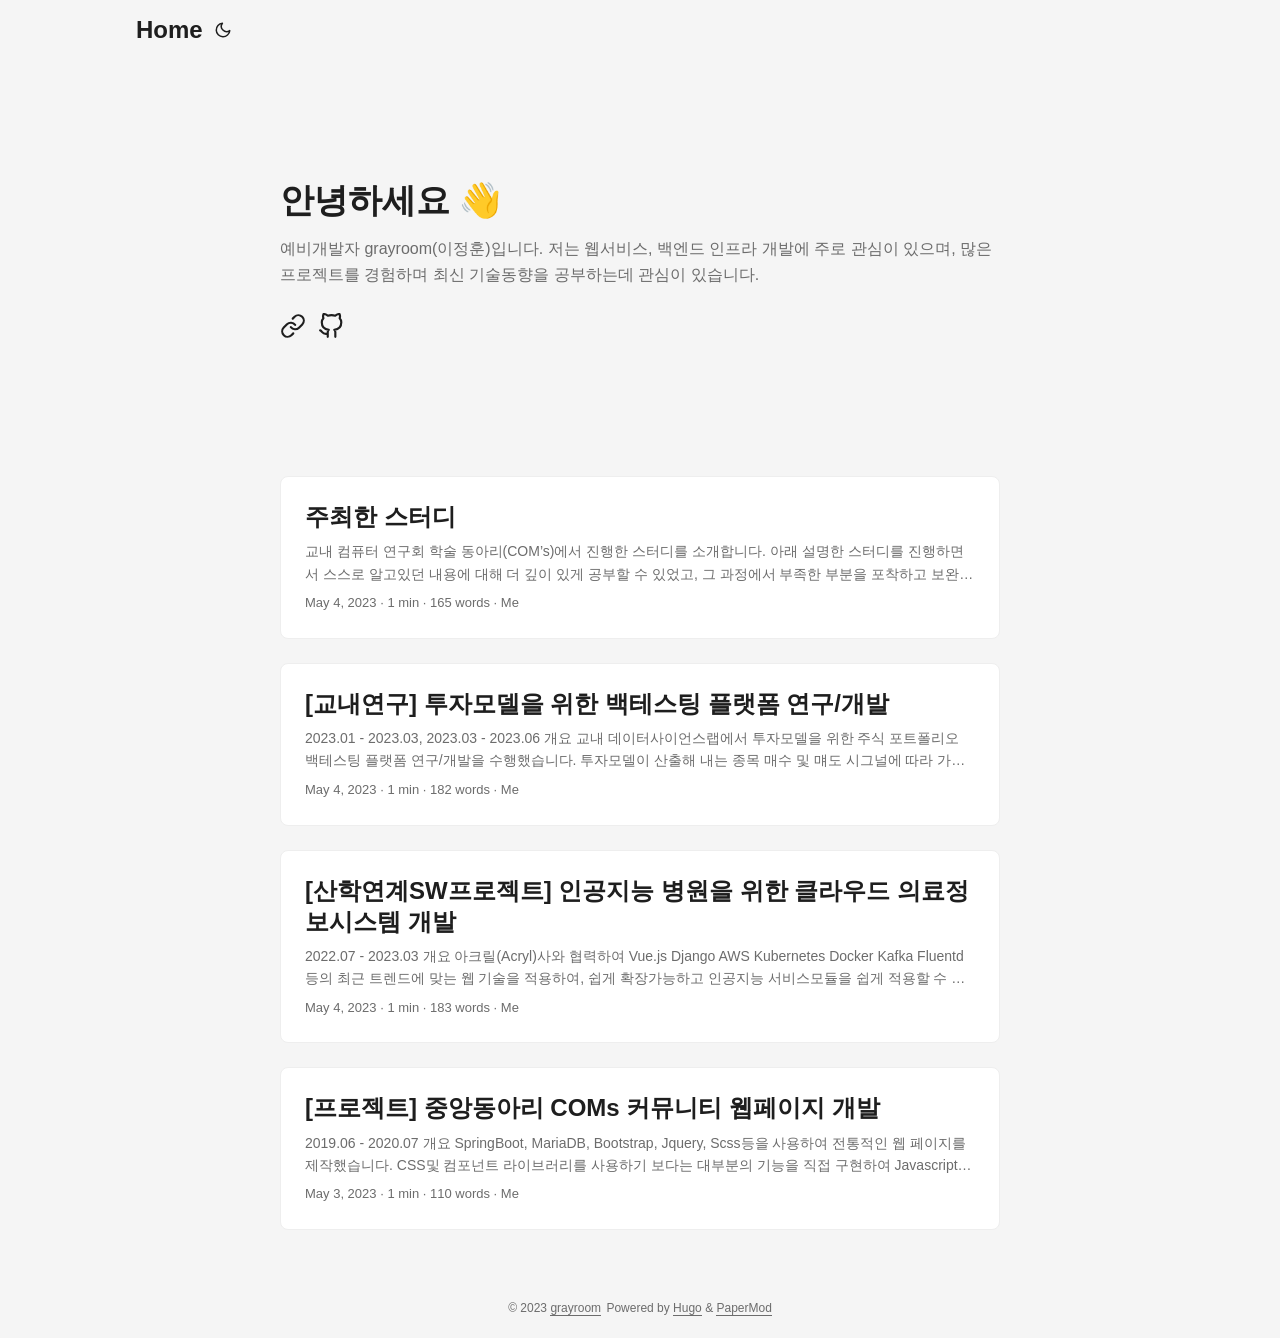
==== commit f4c8cf84: "vip" ====
--- a/index.html
+++ b/index.html
@@ -1,8 +1,8 @@
 <!doctype html><html lang=en dir=auto><head><meta name=generator content="Hugo 0.111.3"><meta charset=utf-8><meta http-equiv=x-ua-compatible content="IE=edge"><meta name=viewport content="width=device-width,initial-scale=1,shrink-to-fit=no"><meta name=robots content="index, follow"><title>grayroom</title><meta name=keywords content="Blog,Portfolio,PaperMod"><meta name=description content="예비개발자 grayroom(이정훈)입니다. 저는 웹서비스, 백엔드 인프라 개발에 주로 관심이 있으며, 많은 프로젝트를 경험하여 최신 기술동향을 공부하는데 관심이 있습니다."><meta name=author content="Me"><link rel=canonical href=https://grayroom.github.io/><meta name=google-site-verification content="XYZabc"><meta name=yandex-verification content="XYZabc"><meta name=msvalidate.01 content="XYZabc"><link crossorigin=anonymous href=/assets/css/stylesheet.3613efbd0b1772781e8f49935e973cae632a7f61471c05b17be155505ccf87b5.css integrity="sha256-NhPvvQsXcngej0mTXpc8rmMqf2FHHAWxe+FVUFzPh7U=" rel="preload stylesheet" as=style><link rel=icon href=https://grayroom.github.io/%3Clink%20/%20abs%20url%3E><link rel=icon type=image/png sizes=16x16 href=https://grayroom.github.io/%3Clink%20/%20abs%20url%3E><link rel=icon type=image/png sizes=32x32 href=https://grayroom.github.io/%3Clink%20/%20abs%20url%3E><link rel=apple-touch-icon href=https://grayroom.github.io/%3Clink%20/%20abs%20url%3E><link rel=mask-icon href=https://grayroom.github.io/%3Clink%20/%20abs%20url%3E><meta name=theme-color content="#2e2e33"><meta name=msapplication-TileColor content="#2e2e33"><link rel=alternate type=application/rss+xml href=https://grayroom.github.io/index.xml><noscript><style>#theme-toggle,.top-link{display:none}</style><style>@media(prefers-color-scheme:dark){:root{--theme:rgb(29, 30, 32);--entry:rgb(46, 46, 51);--primary:rgb(218, 218, 219);--secondary:rgb(155, 156, 157);--tertiary:rgb(65, 66, 68);--content:rgb(196, 196, 197);--hljs-bg:rgb(46, 46, 51);--code-bg:rgb(55, 56, 62);--border:rgb(51, 51, 51)}.list{background:var(--theme)}.list:not(.dark)::-webkit-scrollbar-track{background:0 0}.list:not(.dark)::-webkit-scrollbar-thumb{border-color:var(--theme)}}</style></noscript><script type=application/javascript>var doNotTrack=!1;doNotTrack||(function(e,t,n,s,o,i,a){e.GoogleAnalyticsObject=o,e[o]=e[o]||function(){(e[o].q=e[o].q||[]).push(arguments)},e[o].l=1*new Date,i=t.createElement(n),a=t.getElementsByTagName(n)[0],i.async=1,i.src=s,a.parentNode.insertBefore(i,a)}(window,document,"script","https://www.google-analytics.com/analytics.js","ga"),ga("create","UA-123-45","auto"),ga("send","pageview"))</script><meta property="og:title" content="grayroom"><meta property="og:description" content="예비개발자 grayroom(이정훈)입니다. 저는 웹서비스, 백엔드 인프라 개발에 주로 관심이 있으며, 많은 프로젝트를 경험하여 최신 기술동향을 공부하는데 관심이 있습니다."><meta property="og:type" content="website"><meta property="og:url" content="https://grayroom.github.io/"><meta property="og:image" content="https://grayroom.github.io/%3Clink%20or%20path%20of%20image%20for%20opengraph,%20twitter-cards%3E"><meta property="og:site_name" content="grayroom portfolio"><meta name=twitter:card content="summary_large_image"><meta name=twitter:image content="https://grayroom.github.io/%3Clink%20or%20path%20of%20image%20for%20opengraph,%20twitter-cards%3E"><meta name=twitter:title content="grayroom"><meta name=twitter:description content="예비개발자 grayroom(이정훈)입니다. 저는 웹서비스, 백엔드 인프라 개발에 주로 관심이 있으며, 많은 프로젝트를 경험하여 최신 기술동향을 공부하는데 관심이 있습니다."><script type=application/ld+json>{"@context":"https://schema.org","@type":"Organization","name":"grayroom","url":"https://grayroom.github.io/","description":"예비개발자 grayroom(이정훈)입니다. 저는 웹서비스, 백엔드 인프라 개발에 주로 관심이 있으며, 많은 프로젝트를 경험하여 최신 기술동향을 공부하는데 관심이 있습니다.","thumbnailUrl":"https://grayroom.github.io/%3Clink%20/%20abs%20url%3E","sameAs":["https://solved.ac/profile/leejh9226","https://github.com/grayroom"]}</script></head><body class=list id=top><script>localStorage.getItem("pref-theme")==="dark"?document.body.classList.add("dark"):localStorage.getItem("pref-theme")==="light"?document.body.classList.remove("dark"):window.matchMedia("(prefers-color-scheme: dark)").matches&&document.body.classList.add("dark")</script><header class=header><nav class=nav><div class=logo><a href=https://grayroom.github.io/ accesskey=h title="Home (Alt + H)"><img src=https://grayroom.github.io/apple-touch-icon.png alt aria-label=logo height=35>Home</a><div class=logo-switches><button id=theme-toggle accesskey=t title="(Alt + T)"><svg id="moon" xmlns="http://www.w3.org/2000/svg" width="24" height="18" viewBox="0 0 24 24" fill="none" stroke="currentcolor" stroke-width="2" stroke-linecap="round" stroke-linejoin="round"><path d="M21 12.79A9 9 0 1111.21 3 7 7 0 0021 12.79z"/></svg><svg id="sun" xmlns="http://www.w3.org/2000/svg" width="24" height="18" viewBox="0 0 24 24" fill="none" stroke="currentcolor" stroke-width="2" stroke-linecap="round" stroke-linejoin="round"><circle cx="12" cy="12" r="5"/><line x1="12" y1="1" x2="12" y2="3"/><line x1="12" y1="21" x2="12" y2="23"/><line x1="4.22" y1="4.22" x2="5.64" y2="5.64"/><line x1="18.36" y1="18.36" x2="19.78" y2="19.78"/><line x1="1" y1="12" x2="3" y2="12"/><line x1="21" y1="12" x2="23" y2="12"/><line x1="4.22" y1="19.78" x2="5.64" y2="18.36"/><line x1="18.36" y1="5.64" x2="19.78" y2="4.22"/></svg></button></div></div><ul id=menu></ul></nav></header><main class=main><article class="first-entry home-info"><header class=entry-header><h1>안녕하세요 👋</h1></header><div class=entry-content>예비개발자 grayroom(이정훈)입니다. 저는 웹서비스, 백엔드 인프라 개발에 주로 관심이 있으며, 많은 프로젝트를 경험하며 최신 기술동향을 공부하는데 관심이 있습니다.</div><footer class=entry-footer><div class=social-icons><a href=https://solved.ac/profile/leejh9226 target=_blank rel="noopener noreferrer me" title=Solved><svg xmlns="http://www.w3.org/2000/svg" viewBox="0 0 24 24" fill="none" stroke="currentcolor" stroke-width="2" stroke-linecap="round" stroke-linejoin="round"><path d="M10 13a5 5 0 007.54.54l3-3a5 5 0 00-7.07-7.07l-1.72 1.71"/><path d="M14 11a5 5 0 00-7.54-.54l-3 3a5 5 0 007.07 7.07l1.71-1.71"/></svg></a><a href=https://github.com/grayroom target=_blank rel="noopener noreferrer me" title=Github><svg xmlns="http://www.w3.org/2000/svg" viewBox="0 0 24 24" fill="none" stroke="currentcolor" stroke-width="2" stroke-linecap="round" stroke-linejoin="round"><path d="M9 19c-5 1.5-5-2.5-7-3m14 6v-3.87a3.37 3.37.0 00-.94-2.61c3.14-.35 6.44-1.54 6.44-7A5.44 5.44.0 0020 4.77 5.07 5.07.0 0019.91 1S18.73.65 16 2.48a13.38 13.38.0 00-7 0C6.27.65 5.09 1 5.09 1A5.07 5.07.0 005 4.77 5.44 5.44.0 003.5 8.55c0 5.42 3.3 6.61 6.44 7A3.37 3.37.0 009 18.13V22"/></svg></a></div></footer></article><article class=post-entry><header class=entry-header><h2>주최한 스터디</h2></header><div class=entry-content><p>교내 컴퓨터 연구회 학술 동아리(COM’s)에서 진행한 스터디를 소개합니다. 아래 설명한 스터디를 진행하면서 스스로 알고있던 내용에 대해 더 깊이 있게 공부할 수 있었고, 그 과정에서 부족한 부분을 포착하고 보완할 수 있었습니다.
 📚알고리즘 스터디 1️⃣ 기본 알고리즘: 2022.03 - 2022.07 알고리즘 문제풀이(PS)에서 자주 등장하는 개념을 위주로 매주 주제에 대한 강의를 진행하였고, 관련 문제를 풀어온 다음 서로의 풀이를 공유하는 방식으로 진행했습니다.
-2️⃣ 대회 알고리즘: 2022.03 - 2022.07 UCPC, ICPC, SCPC등 대학생 대상 알고리즘 대회를 대비하여 매주 대회 유형의 문제를 풀어보고 서로의 풀이를 공유하는 방식으로 진행했습니다....</p></div><footer class=entry-footer><span title='2023-05-04 18:34:05 +0900 KST'>May 4, 2023</span>&nbsp;·&nbsp;1 min&nbsp;·&nbsp;165 words&nbsp;·&nbsp;Me</footer><a class=entry-link aria-label="post link to 주최한 스터디" href=https://grayroom.github.io/post/study/></a></article><article class=post-entry><header class=entry-header><h2>[교내연구] 투자모델을 위한 백테스팅 플랫폼 연구/개발</h2></header><div class=entry-content><p>2023.01 - 2023.03
+2️⃣ 대회 알고리즘: 2022.03 - 2022.07 UCPC, ICPC, SCPC등 대학생 대상 알고리즘 대회를 대비하여 매주 대회 유형의 문제를 풀어보고 서로의 풀이를 공유하는 방식으로 진행했습니다....</p></div><footer class=entry-footer><span title='2023-05-04 18:34:05 +0900 KST'>May 4, 2023</span>&nbsp;·&nbsp;1 min&nbsp;·&nbsp;165 words&nbsp;·&nbsp;Me</footer><a class=entry-link aria-label="post link to 주최한 스터디" href=https://grayroom.github.io/post/study/></a></article><article class=post-entry><header class=entry-header><h2>[교내연구] 투자모델을 위한 백테스팅 플랫폼 연구/개발</h2></header><div class=entry-content><p>2023.01 - 2023.03, 2023.03 - 2023.06
 개요 교내 데이터사이언스랩에서 투자모델을 위한 주식 포트폴리오 백테스팅 플랫폼 연구/개발을 수행했습니다. 투자모델이 산출해 내는 종목 매수 및 먜도 시그널에 따라 가상의 투자 시나리오를 구현하고, 이를 통해 투자모델의 성능을 평가할 수 있는 플랫폼을 구현하였습니다.
-📌주요기능 투자 시그널에 따른 시간별 포트폴리오 평가 그래프 Maximum Draw Down, Sharpe Ratio, CAGR등의 투자모델 성능 평가 지표 시각화 벤치마크 지수 및 포트폴리오 수익률 비교 투자시그널 DB저장 API 투자지표 활용을 위한 CSV 데이터 다운로드 🔧기술스택 Vue....</p></div><footer class=entry-footer><span title='2023-05-04 17:31:09 +0900 KST'>May 4, 2023</span>&nbsp;·&nbsp;1 min&nbsp;·&nbsp;139 words&nbsp;·&nbsp;Me</footer><a class=entry-link aria-label="post link to [교내연구] 투자모델을 위한 백테스팅 플랫폼 연구/개발" href=https://grayroom.github.io/post/stock/></a></article><article class=post-entry><header class=entry-header><h2>[산학연계SW프로젝트] 인공지능 병원을 위한 클라우드 의료정보시스템 개발</h2></header><div class=entry-content><p>2022.07 - 2023.03
+프로젝트 산출물을 교내 VIP교과목에서 고도화하는 프로젝트를 진행하였습니다. 해당 프로젝트에서는 ChatGPT / Bard API를 통해 기존에 얻을 수 없던 주식종목간 Relation정보를 도출해 냈습니다. 이러한 정보를 Echarts API를 통해 시각화하였습니다. 이를 통해 투자자가 포트폴리오 결정시 기업간 관계정보를 한눈에 파악할 수 있도록 하였습니다....</p></div><footer class=entry-footer><span title='2023-05-04 17:31:09 +0900 KST'>May 4, 2023</span>&nbsp;·&nbsp;1 min&nbsp;·&nbsp;182 words&nbsp;·&nbsp;Me</footer><a class=entry-link aria-label="post link to [교내연구] 투자모델을 위한 백테스팅 플랫폼 연구/개발" href=https://grayroom.github.io/post/stock/></a></article><article class=post-entry><header class=entry-header><h2>[산학연계SW프로젝트] 인공지능 병원을 위한 클라우드 의료정보시스템 개발</h2></header><div class=entry-content><p>2022.07 - 2023.03
 개요 아크릴(Acryl)사와 협력하여 Vue.js Django AWS Kubernetes Docker Kafka Fluentd 등의 최근 트렌드에 맞는 웹 기술을 적용하여, 쉽게 확장가능하고 인공지능 서비스모듈을 쉽게 적용할 수 있는 의료정보시스템을 개발 했습니다.
 📌주요기능 웹서비스 기반의 의료정보시스템에서 생산한 의료정보에 대한 인공지능 분석 수행 웹서비스를 작은 단위의 마이크로서비스로 구현 AWS EKS를 통한 클라우드 배포 의료정보시스템에서 생산된 의료정보는 Kafka를 통해 비동기 이벤트로 추상화하여 인공지능 서비스모듈로 전달하도록 구현 각 서비스(웹, 인공지능 모듈)는 워크로드에 따라 AutoScale되도록 구현 🔧기술스택 Vue....</p></div><footer class=entry-footer><span title='2023-05-04 16:46:32 +0900 KST'>May 4, 2023</span>&nbsp;·&nbsp;1 min&nbsp;·&nbsp;183 words&nbsp;·&nbsp;Me</footer><a class=entry-link aria-label="post link to [산학연계SW프로젝트] 인공지능 병원을 위한 클라우드 의료정보시스템 개발" href=https://grayroom.github.io/post/sanhak/></a></article><article class=post-entry><header class=entry-header><h2>[프로젝트] 중앙동아리 COMs 커뮤니티 웹페이지 개발</h2></header><div class=entry-content><p>2019.06 - 2020.07
 개요 SpringBoot, MariaDB, Bootstrap, Jquery, Scss등을 사용하여 전통적인 웹 페이지를 제작했습니다. CSS및 컴포넌트 라이브러리를 사용하기 보다는 대부분의 기능을 직접 구현하여 Javascript에 대해 익숙해질 수 있었습니다. 또한, 웹 해킹에 대한 조사레포트를 작성하여 그에대한 보안처리를 구현하였습니다.
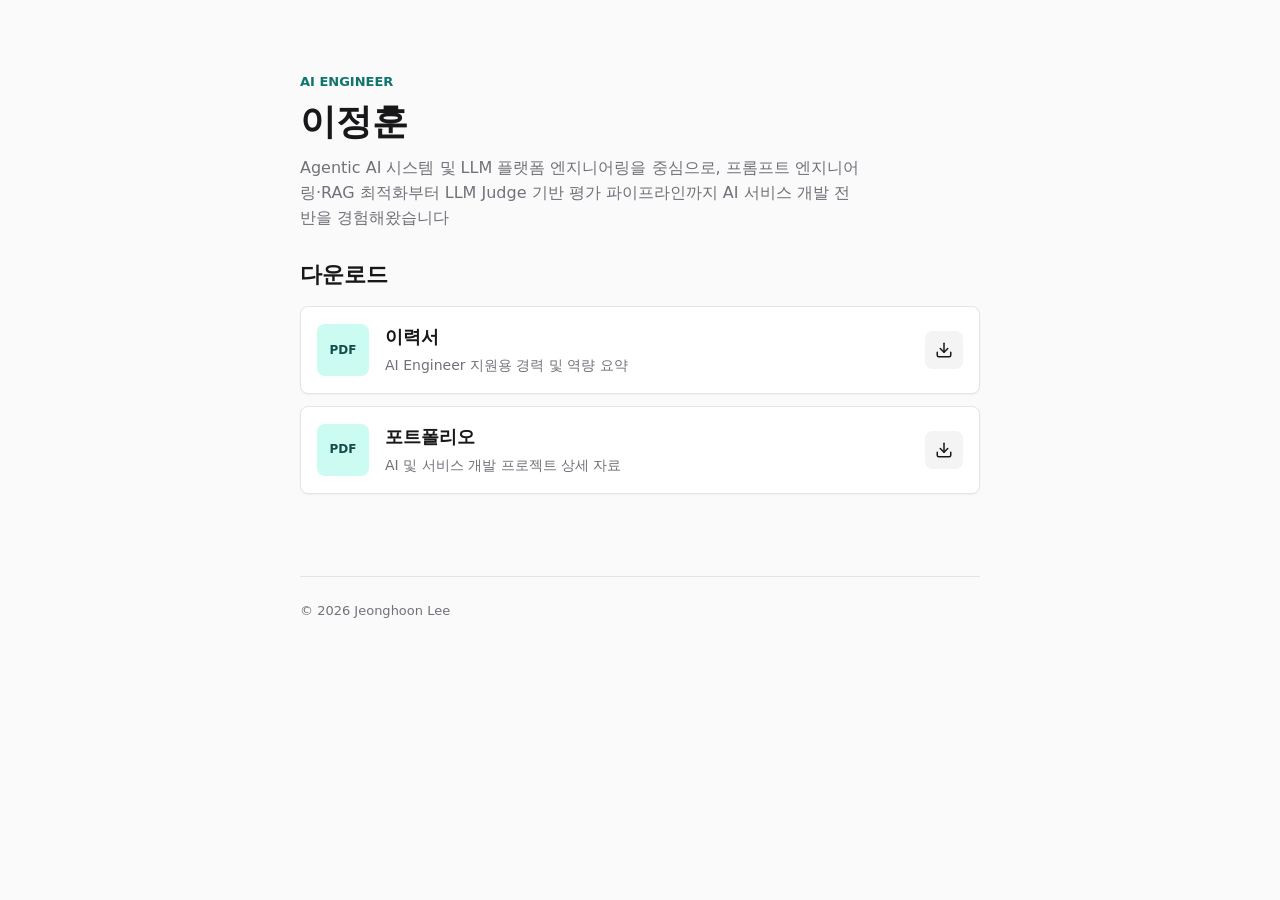
==== commit 4fa90e37: "포트폴리오 페이지로 변경" ====
--- a/index.html
+++ b/index.html
@@ -1,13 +1,74 @@
-<!doctype html><html lang=en dir=auto><head><meta name=generator content="Hugo 0.111.3"><meta charset=utf-8><meta http-equiv=x-ua-compatible content="IE=edge"><meta name=viewport content="width=device-width,initial-scale=1,shrink-to-fit=no"><meta name=robots content="index, follow"><title>grayroom</title><meta name=keywords content="Blog,Portfolio,PaperMod"><meta name=description content="예비개발자 grayroom(이정훈)입니다. 저는 웹서비스, 백엔드 인프라 개발에 주로 관심이 있으며, 많은 프로젝트를 경험하여 최신 기술동향을 공부하는데 관심이 있습니다."><meta name=author content="Me"><link rel=canonical href=https://grayroom.github.io/><meta name=google-site-verification content="XYZabc"><meta name=yandex-verification content="XYZabc"><meta name=msvalidate.01 content="XYZabc"><link crossorigin=anonymous href=/assets/css/stylesheet.3613efbd0b1772781e8f49935e973cae632a7f61471c05b17be155505ccf87b5.css integrity="sha256-NhPvvQsXcngej0mTXpc8rmMqf2FHHAWxe+FVUFzPh7U=" rel="preload stylesheet" as=style><link rel=icon href=https://grayroom.github.io/%3Clink%20/%20abs%20url%3E><link rel=icon type=image/png sizes=16x16 href=https://grayroom.github.io/%3Clink%20/%20abs%20url%3E><link rel=icon type=image/png sizes=32x32 href=https://grayroom.github.io/%3Clink%20/%20abs%20url%3E><link rel=apple-touch-icon href=https://grayroom.github.io/%3Clink%20/%20abs%20url%3E><link rel=mask-icon href=https://grayroom.github.io/%3Clink%20/%20abs%20url%3E><meta name=theme-color content="#2e2e33"><meta name=msapplication-TileColor content="#2e2e33"><link rel=alternate type=application/rss+xml href=https://grayroom.github.io/index.xml><noscript><style>#theme-toggle,.top-link{display:none}</style><style>@media(prefers-color-scheme:dark){:root{--theme:rgb(29, 30, 32);--entry:rgb(46, 46, 51);--primary:rgb(218, 218, 219);--secondary:rgb(155, 156, 157);--tertiary:rgb(65, 66, 68);--content:rgb(196, 196, 197);--hljs-bg:rgb(46, 46, 51);--code-bg:rgb(55, 56, 62);--border:rgb(51, 51, 51)}.list{background:var(--theme)}.list:not(.dark)::-webkit-scrollbar-track{background:0 0}.list:not(.dark)::-webkit-scrollbar-thumb{border-color:var(--theme)}}</style></noscript><script type=application/javascript>var doNotTrack=!1;doNotTrack||(function(e,t,n,s,o,i,a){e.GoogleAnalyticsObject=o,e[o]=e[o]||function(){(e[o].q=e[o].q||[]).push(arguments)},e[o].l=1*new Date,i=t.createElement(n),a=t.getElementsByTagName(n)[0],i.async=1,i.src=s,a.parentNode.insertBefore(i,a)}(window,document,"script","https://www.google-analytics.com/analytics.js","ga"),ga("create","UA-123-45","auto"),ga("send","pageview"))</script><meta property="og:title" content="grayroom"><meta property="og:description" content="예비개발자 grayroom(이정훈)입니다. 저는 웹서비스, 백엔드 인프라 개발에 주로 관심이 있으며, 많은 프로젝트를 경험하여 최신 기술동향을 공부하는데 관심이 있습니다."><meta property="og:type" content="website"><meta property="og:url" content="https://grayroom.github.io/"><meta property="og:image" content="https://grayroom.github.io/%3Clink%20or%20path%20of%20image%20for%20opengraph,%20twitter-cards%3E"><meta property="og:site_name" content="grayroom portfolio"><meta name=twitter:card content="summary_large_image"><meta name=twitter:image content="https://grayroom.github.io/%3Clink%20or%20path%20of%20image%20for%20opengraph,%20twitter-cards%3E"><meta name=twitter:title content="grayroom"><meta name=twitter:description content="예비개발자 grayroom(이정훈)입니다. 저는 웹서비스, 백엔드 인프라 개발에 주로 관심이 있으며, 많은 프로젝트를 경험하여 최신 기술동향을 공부하는데 관심이 있습니다."><script type=application/ld+json>{"@context":"https://schema.org","@type":"Organization","name":"grayroom","url":"https://grayroom.github.io/","description":"예비개발자 grayroom(이정훈)입니다. 저는 웹서비스, 백엔드 인프라 개발에 주로 관심이 있으며, 많은 프로젝트를 경험하여 최신 기술동향을 공부하는데 관심이 있습니다.","thumbnailUrl":"https://grayroom.github.io/%3Clink%20/%20abs%20url%3E","sameAs":["https://solved.ac/profile/leejh9226","https://github.com/grayroom"]}</script></head><body class=list id=top><script>localStorage.getItem("pref-theme")==="dark"?document.body.classList.add("dark"):localStorage.getItem("pref-theme")==="light"?document.body.classList.remove("dark"):window.matchMedia("(prefers-color-scheme: dark)").matches&&document.body.classList.add("dark")</script><header class=header><nav class=nav><div class=logo><a href=https://grayroom.github.io/ accesskey=h title="Home (Alt + H)"><img src=https://grayroom.github.io/apple-touch-icon.png alt aria-label=logo height=35>Home</a><div class=logo-switches><button id=theme-toggle accesskey=t title="(Alt + T)"><svg id="moon" xmlns="http://www.w3.org/2000/svg" width="24" height="18" viewBox="0 0 24 24" fill="none" stroke="currentcolor" stroke-width="2" stroke-linecap="round" stroke-linejoin="round"><path d="M21 12.79A9 9 0 1111.21 3 7 7 0 0021 12.79z"/></svg><svg id="sun" xmlns="http://www.w3.org/2000/svg" width="24" height="18" viewBox="0 0 24 24" fill="none" stroke="currentcolor" stroke-width="2" stroke-linecap="round" stroke-linejoin="round"><circle cx="12" cy="12" r="5"/><line x1="12" y1="1" x2="12" y2="3"/><line x1="12" y1="21" x2="12" y2="23"/><line x1="4.22" y1="4.22" x2="5.64" y2="5.64"/><line x1="18.36" y1="18.36" x2="19.78" y2="19.78"/><line x1="1" y1="12" x2="3" y2="12"/><line x1="21" y1="12" x2="23" y2="12"/><line x1="4.22" y1="19.78" x2="5.64" y2="18.36"/><line x1="18.36" y1="5.64" x2="19.78" y2="4.22"/></svg></button></div></div><ul id=menu></ul></nav></header><main class=main><article class="first-entry home-info"><header class=entry-header><h1>안녕하세요 👋</h1></header><div class=entry-content>예비개발자 grayroom(이정훈)입니다. 저는 웹서비스, 백엔드 인프라 개발에 주로 관심이 있으며, 많은 프로젝트를 경험하며 최신 기술동향을 공부하는데 관심이 있습니다.</div><footer class=entry-footer><div class=social-icons><a href=https://solved.ac/profile/leejh9226 target=_blank rel="noopener noreferrer me" title=Solved><svg xmlns="http://www.w3.org/2000/svg" viewBox="0 0 24 24" fill="none" stroke="currentcolor" stroke-width="2" stroke-linecap="round" stroke-linejoin="round"><path d="M10 13a5 5 0 007.54.54l3-3a5 5 0 00-7.07-7.07l-1.72 1.71"/><path d="M14 11a5 5 0 00-7.54-.54l-3 3a5 5 0 007.07 7.07l1.71-1.71"/></svg></a><a href=https://github.com/grayroom target=_blank rel="noopener noreferrer me" title=Github><svg xmlns="http://www.w3.org/2000/svg" viewBox="0 0 24 24" fill="none" stroke="currentcolor" stroke-width="2" stroke-linecap="round" stroke-linejoin="round"><path d="M9 19c-5 1.5-5-2.5-7-3m14 6v-3.87a3.37 3.37.0 00-.94-2.61c3.14-.35 6.44-1.54 6.44-7A5.44 5.44.0 0020 4.77 5.07 5.07.0 0019.91 1S18.73.65 16 2.48a13.38 13.38.0 00-7 0C6.27.65 5.09 1 5.09 1A5.07 5.07.0 005 4.77 5.44 5.44.0 003.5 8.55c0 5.42 3.3 6.61 6.44 7A3.37 3.37.0 009 18.13V22"/></svg></a></div></footer></article><article class=post-entry><header class=entry-header><h2>주최한 스터디</h2></header><div class=entry-content><p>교내 컴퓨터 연구회 학술 동아리(COM’s)에서 진행한 스터디를 소개합니다. 아래 설명한 스터디를 진행하면서 스스로 알고있던 내용에 대해 더 깊이 있게 공부할 수 있었고, 그 과정에서 부족한 부분을 포착하고 보완할 수 있었습니다.
-📚알고리즘 스터디 1️⃣ 기본 알고리즘: 2022.03 - 2022.07 알고리즘 문제풀이(PS)에서 자주 등장하는 개념을 위주로 매주 주제에 대한 강의를 진행하였고, 관련 문제를 풀어온 다음 서로의 풀이를 공유하는 방식으로 진행했습니다.
-2️⃣ 대회 알고리즘: 2022.03 - 2022.07 UCPC, ICPC, SCPC등 대학생 대상 알고리즘 대회를 대비하여 매주 대회 유형의 문제를 풀어보고 서로의 풀이를 공유하는 방식으로 진행했습니다....</p></div><footer class=entry-footer><span title='2023-05-04 18:34:05 +0900 KST'>May 4, 2023</span>&nbsp;·&nbsp;1 min&nbsp;·&nbsp;165 words&nbsp;·&nbsp;Me</footer><a class=entry-link aria-label="post link to 주최한 스터디" href=https://grayroom.github.io/post/study/></a></article><article class=post-entry><header class=entry-header><h2>[교내연구] 투자모델을 위한 백테스팅 플랫폼 연구/개발</h2></header><div class=entry-content><p>2023.01 - 2023.03, 2023.03 - 2023.06
-개요 교내 데이터사이언스랩에서 투자모델을 위한 주식 포트폴리오 백테스팅 플랫폼 연구/개발을 수행했습니다. 투자모델이 산출해 내는 종목 매수 및 먜도 시그널에 따라 가상의 투자 시나리오를 구현하고, 이를 통해 투자모델의 성능을 평가할 수 있는 플랫폼을 구현하였습니다.
-프로젝트 산출물을 교내 VIP교과목에서 고도화하는 프로젝트를 진행하였습니다. 해당 프로젝트에서는 ChatGPT / Bard API를 통해 기존에 얻을 수 없던 주식종목간 Relation정보를 도출해 냈습니다. 이러한 정보를 Echarts API를 통해 시각화하였습니다. 이를 통해 투자자가 포트폴리오 결정시 기업간 관계정보를 한눈에 파악할 수 있도록 하였습니다....</p></div><footer class=entry-footer><span title='2023-05-04 17:31:09 +0900 KST'>May 4, 2023</span>&nbsp;·&nbsp;1 min&nbsp;·&nbsp;182 words&nbsp;·&nbsp;Me</footer><a class=entry-link aria-label="post link to [교내연구] 투자모델을 위한 백테스팅 플랫폼 연구/개발" href=https://grayroom.github.io/post/stock/></a></article><article class=post-entry><header class=entry-header><h2>[산학연계SW프로젝트] 인공지능 병원을 위한 클라우드 의료정보시스템 개발</h2></header><div class=entry-content><p>2022.07 - 2023.03
-개요 아크릴(Acryl)사와 협력하여 Vue.js Django AWS Kubernetes Docker Kafka Fluentd 등의 최근 트렌드에 맞는 웹 기술을 적용하여, 쉽게 확장가능하고 인공지능 서비스모듈을 쉽게 적용할 수 있는 의료정보시스템을 개발 했습니다.
-📌주요기능 웹서비스 기반의 의료정보시스템에서 생산한 의료정보에 대한 인공지능 분석 수행 웹서비스를 작은 단위의 마이크로서비스로 구현 AWS EKS를 통한 클라우드 배포 의료정보시스템에서 생산된 의료정보는 Kafka를 통해 비동기 이벤트로 추상화하여 인공지능 서비스모듈로 전달하도록 구현 각 서비스(웹, 인공지능 모듈)는 워크로드에 따라 AutoScale되도록 구현 🔧기술스택 Vue....</p></div><footer class=entry-footer><span title='2023-05-04 16:46:32 +0900 KST'>May 4, 2023</span>&nbsp;·&nbsp;1 min&nbsp;·&nbsp;183 words&nbsp;·&nbsp;Me</footer><a class=entry-link aria-label="post link to [산학연계SW프로젝트] 인공지능 병원을 위한 클라우드 의료정보시스템 개발" href=https://grayroom.github.io/post/sanhak/></a></article><article class=post-entry><header class=entry-header><h2>[프로젝트] 중앙동아리 COMs 커뮤니티 웹페이지 개발</h2></header><div class=entry-content><p>2019.06 - 2020.07
-개요 SpringBoot, MariaDB, Bootstrap, Jquery, Scss등을 사용하여 전통적인 웹 페이지를 제작했습니다. CSS및 컴포넌트 라이브러리를 사용하기 보다는 대부분의 기능을 직접 구현하여 Javascript에 대해 익숙해질 수 있었습니다. 또한, 웹 해킹에 대한 조사레포트를 작성하여 그에대한 보안처리를 구현하였습니다.
-이를 통해 졸업한 회원과 재학생간의 소통을 도모하고, 동아리 활동에 대한 정보를 제공하는 웹 페이지를 제공할 수 있었습니다.
-📌주요기능 회원관리 / 커뮤니티 게시판(일반, QnA) / 동아리 행사 일정관리 탈퇴 회원의 개인정보 분리 보관 SQLi, XSS등 웹해킹에 대한 방어 🔧기술스택 SpringBoot, MariaDB, Bootstrap, Jquery, Scss, Nginx, Mybatis...</p></div><footer class=entry-footer><span title='2023-05-03 13:25:14 +0900 KST'>May 3, 2023</span>&nbsp;·&nbsp;1 min&nbsp;·&nbsp;110 words&nbsp;·&nbsp;Me</footer><a class=entry-link aria-label="post link to [프로젝트] 중앙동아리 COMs 커뮤니티 웹페이지 개발" href=https://grayroom.github.io/post/coms/></a></article></main><footer class=footer><span>&copy; 2023 <a href=https://grayroom.github.io/>grayroom</a></span>
-<span>Powered by
-<a href=https://gohugo.io/ rel="noopener noreferrer" target=_blank>Hugo</a> &
-        <a href=https://github.com/adityatelange/hugo-PaperMod/ rel=noopener target=_blank>PaperMod</a></span></footer><a href=#top aria-label="go to top" title="Go to Top (Alt + G)" class=top-link id=top-link accesskey=g><svg xmlns="http://www.w3.org/2000/svg" viewBox="0 0 12 6" fill="currentcolor"><path d="M12 6H0l6-6z"/></svg></a><script>let menu=document.getElementById("menu");menu&&(menu.scrollLeft=localStorage.getItem("menu-scroll-position"),menu.onscroll=function(){localStorage.setItem("menu-scroll-position",menu.scrollLeft)}),document.querySelectorAll('a[href^="#"]').forEach(e=>{e.addEventListener("click",function(e){e.preventDefault();var t=this.getAttribute("href").substr(1);window.matchMedia("(prefers-reduced-motion: reduce)").matches?document.querySelector(`[id='${decodeURIComponent(t)}']`).scrollIntoView():document.querySelector(`[id='${decodeURIComponent(t)}']`).scrollIntoView({behavior:"smooth"}),t==="top"?history.replaceState(null,null," "):history.pushState(null,null,`#${t}`)})})</script><script>var mybutton=document.getElementById("top-link");window.onscroll=function(){document.body.scrollTop>800||document.documentElement.scrollTop>800?(mybutton.style.visibility="visible",mybutton.style.opacity="1"):(mybutton.style.visibility="hidden",mybutton.style.opacity="0")}</script><script>document.getElementById("theme-toggle").addEventListener("click",()=>{document.body.className.includes("dark")?(document.body.classList.remove("dark"),localStorage.setItem("pref-theme","light")):(document.body.classList.add("dark"),localStorage.setItem("pref-theme","dark"))})</script></body></html>+<!doctype html>
+<html lang="ko">
+
+<head>
+  <meta charset="utf-8" />
+  <meta name="viewport" content="width=device-width, initial-scale=1" />
+  <meta name="robots" content="index, follow" />
+  <title>Jeonghoon Lee | AI Engineer</title>
+  <meta name="description" content="AI Engineer Jeonghoon Lee의 이력서와 포트폴리오 PDF를 제공합니다." />
+  <meta name="author" content="이정훈" />
+  <link rel="canonical" href="https://grayroom.github.io/" />
+  <link rel="stylesheet" href="/assets/css/site.css?v=2" />
+  <meta name="theme-color" content="#fafafa" />
+  <meta property="og:title" content="Jeonghoon Lee | AI Engineer" />
+  <meta property="og:description" content="이력서와 포트폴리오 PDF 다운로드" />
+  <meta property="og:type" content="website" />
+  <meta property="og:url" content="https://grayroom.github.io/" />
+</head>
+
+<body>
+  <main>
+    <section class="intro" aria-labelledby="page-title">
+      <p class="eyebrow">AI Engineer</p>
+      <h1 id="page-title">이정훈</h1>
+      <p class="intro-text">
+        Agentic AI 시스템 및 LLM 플랫폼 엔지니어링을 중심으로, 프롬프트 엔지니어링·RAG 최적화부터 LLM Judge 기반 평가 파이프라인까지 AI 서비스 개발 전반을 경험해왔습니다
+      </p>
+    </section>
+
+    <section class="files" aria-labelledby="files-title">
+      <div class="section-heading">
+        <h2 id="files-title">다운로드</h2>
+      </div>
+
+      <div class="file-list">
+        <a class="file-card" href="/files/resume.pdf" download="이정훈_이력서.pdf">
+          <span class="file-icon" aria-hidden="true">PDF</span>
+          <span class="file-content">
+            <strong>이력서</strong>
+            <small>AI Engineer 지원용 경력 및 역량 요약</small>
+          </span>
+          <span class="file-action" aria-hidden="true">
+            <svg viewBox="0 0 24 24">
+              <path d="M21 15v4a2 2 0 0 1-2 2H5a2 2 0 0 1-2-2v-4" />
+              <path d="M7 10l5 5 5-5" />
+              <path d="M12 15V3" />
+            </svg>
+          </span>
+        </a>
+
+        <a class="file-card" href="/files/portfolio.pdf" download="이정훈_포트폴리오.pdf">
+          <span class="file-icon" aria-hidden="true">PDF</span>
+          <span class="file-content">
+            <strong>포트폴리오</strong>
+            <small>AI 및 서비스 개발 프로젝트 상세 자료</small>
+          </span>
+          <span class="file-action" aria-hidden="true">
+            <svg viewBox="0 0 24 24">
+              <path d="M21 15v4a2 2 0 0 1-2 2H5a2 2 0 0 1-2-2v-4" />
+              <path d="M7 10l5 5 5-5" />
+              <path d="M12 15V3" />
+            </svg>
+          </span>
+        </a>
+      </div>
+    </section>
+  </main>
+
+  <footer class="footer">
+    <p>© 2026 Jeonghoon Lee</p>
+  </footer>
+</body>
+
+</html>
--- a/assets/css/site.css
+++ b/assets/css/site.css
@@ -0,0 +1,212 @@
+:root {
+  color-scheme: light;
+  --background: #fafafa;
+  --foreground: #18181b;
+  --muted: #f4f4f5;
+  --muted-foreground: #71717a;
+  --card: #ffffff;
+  --border: #e4e4e7;
+  --primary: #18181b;
+  --accent: #0f766e;
+  --accent-soft: #ccfbf1;
+  --ring: #0f766e;
+  --radius: 8px;
+  --shadow: 0 18px 45px rgba(24, 24, 27, 0.07);
+}
+
+* {
+  box-sizing: border-box;
+}
+
+body {
+  margin: 0;
+  min-height: 100vh;
+  background: var(--background);
+  color: var(--foreground);
+  font-family:
+    Inter, ui-sans-serif, system-ui, -apple-system, BlinkMacSystemFont, "Segoe UI", sans-serif;
+  line-height: 1.55;
+  letter-spacing: 0;
+}
+
+a {
+  color: inherit;
+  text-decoration: none;
+}
+
+svg {
+  display: block;
+}
+
+svg {
+  width: 18px;
+  height: 18px;
+  fill: none;
+  stroke: currentColor;
+  stroke-linecap: round;
+  stroke-linejoin: round;
+  stroke-width: 2;
+}
+
+main,
+.footer {
+  width: min(680px, calc(100% - 32px));
+  margin: 0 auto;
+}
+
+.file-card,
+.file-action {
+  display: inline-flex;
+  align-items: center;
+}
+
+.intro {
+  padding: 72px 0 30px;
+}
+
+.eyebrow {
+  margin: 0 0 10px;
+  color: var(--accent);
+  font-size: 13px;
+  font-weight: 800;
+  text-transform: uppercase;
+}
+
+h1,
+h2,
+p {
+  margin-top: 0;
+}
+
+h1 {
+  margin-bottom: 14px;
+  font-size: clamp(30px, 5vw, 36px);
+  line-height: 1.12;
+}
+
+.intro-text {
+  max-width: 560px;
+  margin-bottom: 0;
+  color: var(--muted-foreground);
+  font-size: 16px;
+}
+
+.files {
+  padding: 0 0 82px;
+}
+
+.section-heading {
+  margin-bottom: 18px;
+}
+
+.section-heading h2 {
+  margin-bottom: 6px;
+  font-size: 22px;
+  line-height: 1.25;
+}
+
+.section-heading p {
+  margin-bottom: 0;
+  color: var(--muted-foreground);
+  font-size: 15px;
+}
+
+.file-list {
+  display: grid;
+  gap: 12px;
+}
+
+.file-card {
+  width: 100%;
+  gap: 16px;
+  padding: 16px;
+  border: 1px solid var(--border);
+  border-radius: var(--radius);
+  background: var(--card);
+  box-shadow: 0 1px 2px rgba(24, 24, 27, 0.04);
+  transition:
+    transform 140ms ease,
+    border-color 140ms ease,
+    box-shadow 140ms ease;
+}
+
+.file-card:hover {
+  border-color: #a1a1aa;
+  box-shadow: var(--shadow);
+  transform: translateY(-1px);
+}
+
+.file-card:focus-visible {
+  outline: 2px solid var(--ring);
+  outline-offset: 2px;
+}
+
+.file-icon {
+  display: inline-flex;
+  align-items: center;
+  justify-content: center;
+  width: 52px;
+  height: 52px;
+  flex: 0 0 auto;
+  border-radius: var(--radius);
+  background: var(--accent-soft);
+  color: #134e4a;
+  font-size: 12px;
+  font-weight: 800;
+}
+
+.file-content {
+  display: block;
+  min-width: 0;
+  flex: 1 1 auto;
+}
+
+.file-content strong,
+.file-content small {
+  display: block;
+}
+
+.file-content strong {
+  margin-bottom: 4px;
+  font-size: 18px;
+}
+
+.file-content small {
+  color: var(--muted-foreground);
+  font-size: 14px;
+}
+
+.file-action {
+  justify-content: center;
+  width: 38px;
+  height: 38px;
+  flex: 0 0 auto;
+  border-radius: var(--radius);
+  background: var(--muted);
+  color: var(--primary);
+}
+
+.footer {
+  padding: 24px 0 34px;
+  border-top: 1px solid var(--border);
+  color: var(--muted-foreground);
+  font-size: 13px;
+}
+
+.footer p {
+  margin: 0;
+}
+
+@media (max-width: 520px) {
+  .intro {
+    padding-top: 62px;
+  }
+
+  .file-card {
+    align-items: flex-start;
+  }
+
+  .file-action {
+    display: none;
+  }
+}
